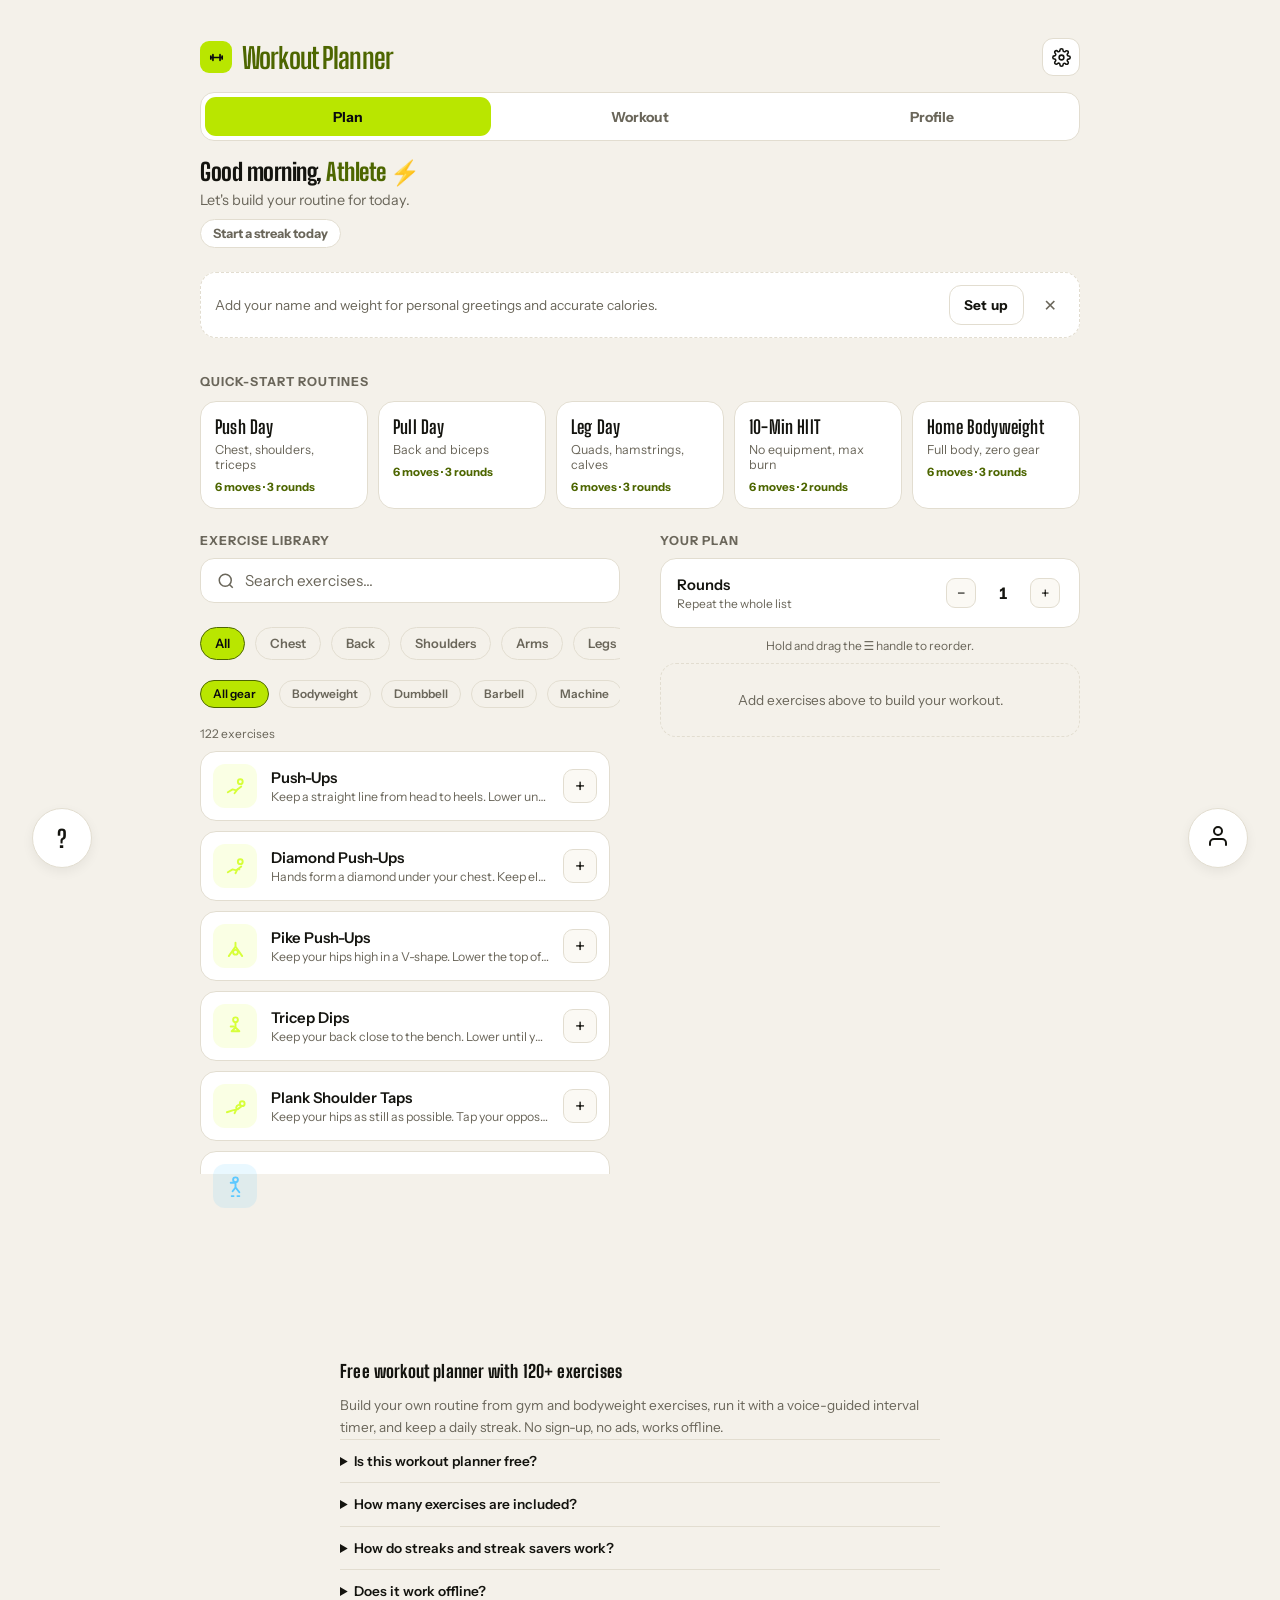
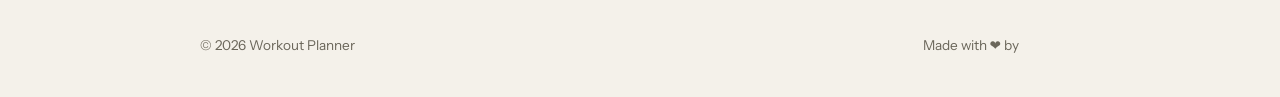
==== index.html @ 19246b22 "feat: 122-exercise library, filters, routines and streak reset rules Library - Add js/exercises.js " ====
<!doctype html>
<html lang="en">
  <head>
    <meta charset="UTF-8" />
    <meta
      name="viewport"
      content="width=device-width, initial-scale=1, viewport-fit=cover"
    />

    <title>Free Workout Planner & Interval Timer | 120+ Gym & Home Exercises</title>
    <meta
      name="title"
      content="Free Workout Planner & Interval Timer | 120+ Gym & Home Exercises"
    />
    <meta
      name="description"
      content="Free workout planner and voice-guided interval timer with 120+ gym and home exercises, ready-made routines, streaks and a 30-day activity heatmap. No sign-up."
    />
    <meta name="author" content="Chinmay Jha" />
    <meta name="robots" content="index, follow, max-image-preview:large" />
    <meta name="color-scheme" content="dark light" />

    <!-- Dynamic Theme Color ID added for JS manipulation -->
    <meta name="theme-color" content="#0E0E0C" id="themeColorMeta" />

    <link rel="canonical" href="https://workout.chinmayjha.tech/" />
    <link rel="manifest" href="/manifest.json" />

    <meta property="og:type" content="website" />
    <meta property="og:url" content="https://workout.chinmayjha.tech/" />
    <meta
      property="og:title"
      content="Free Workout Planner & Interval Timer | 120+ Gym & Home Exercises"
    />
    <meta
      property="og:description"
      content="Free workout planner and voice-guided interval timer with 120+ gym and home exercises, ready-made routines, streaks and a 30-day activity heatmap. No sign-up."
    />
    <meta
      property="og:image"
      content="https://workout.chinmayjha.tech/assets/og-image.png"
    />

    <meta property="twitter:card" content="summary_large_image" />
    <meta property="twitter:url" content="https://workout.chinmayjha.tech/" />
    <meta
      property="twitter:title"
      content="Free Workout Planner & Interval Timer | 120+ Gym & Home Exercises"
    />
    <meta
      property="twitter:description"
      content="Free workout planner and voice-guided interval timer with 120+ gym and home exercises, ready-made routines, streaks and a 30-day activity heatmap. No sign-up."
    />
    <meta
      property="twitter:image"
      content="https://workout.chinmayjha.tech/assets/og-image.png"
    />
    <meta name="twitter:creator" content="@chinmayjha" />

    <link
      rel="icon"
      href="data:image/svg+xml,<svg xmlns=%22http://www.w3.org/2000/svg%22 viewBox=%220 0 24 24%22 fill=%22none%22 stroke=%22%23D7FF3A%22 stroke-width=%222.4%22 stroke-linecap=%22round%22><path d=%22M4 12h16M7 8v8M17 8v8M4 10v4M20 10v4%22/></svg>"
    />
    <link rel="stylesheet" href="styles.css" />
    <meta property="og:site_name" content="Workout Planner" />
    <meta
      property="og:image:alt"
      content="Workout Planner: build routines, run the interval timer, track streaks"
    />
    <link rel="apple-touch-icon" href="/assets/apple-touch-icon.png" />
    <script type="application/ld+json">
      {
        "@context": "https://schema.org",
        "@type": "WebApplication",
        "name": "Workout Planner",
        "url": "https://workout.chinmayjha.tech/",
        "applicationCategory": "HealthApplication",
        "operatingSystem": "Any",
        "browserRequirements": "Requires JavaScript",
        "isAccessibleForFree": true,
        "offers": { "@type": "Offer", "price": "0", "priceCurrency": "USD" },
        "description": "Free workout planner with a voice-guided interval timer, streaks and a 30-day activity heatmap. Works in any browser."
      }
    </script>
    <script type="application/ld+json">{"@context": "https://schema.org", "@type": "FAQPage", "mainEntity": [{"@type": "Question", "name": "Is this workout planner free?", "acceptedAnswer": {"@type": "Answer", "text": "Yes. It is completely free, needs no account and works in any modern browser. Your data stays on your device."}}, {"@type": "Question", "name": "How many exercises are included?", "acceptedAnswer": {"@type": "Answer", "text": "Over 120 bodyweight and gym exercises: chest, back, shoulders, arms, legs, glutes, core, cardio and full body, filterable by equipment."}}, {"@type": "Question", "name": "How do streaks and streak savers work?", "acceptedAnswer": {"@type": "Answer", "text": "Any workout of one minute or more keeps your streak. Complete a workout on 5 days in a row to earn a streak saver, up to 3. A saver automatically covers a missed day. With no saver, the streak and the 5-day counter reset."}}, {"@type": "Question", "name": "Does it work offline?", "acceptedAnswer": {"@type": "Answer", "text": "Yes. Install it to your home screen and it runs offline, with voice coaching and a screen wake lock during workouts."}}]}</script>
    <link
      rel="preload"
      as="font"
      type="font/woff2"
      href="fonts/big-shoulders-display-latin-800-normal.woff2"
      crossorigin
    />
    <link
      rel="preload"
      as="font"
      type="font/woff2"
      href="fonts/instrument-sans-latin-400-normal.woff2"
      crossorigin
    />
    <script>
      try {
        var t = JSON.parse(
          localStorage.getItem("forge_state_v6") || "{}",
        ).theme;
        if (t === "light" || t === "dark")
          document.documentElement.dataset.theme = t;
      } catch (e) {}
    </script>
  </head>
  <body>
    <noscript
      ><p style="padding: 2rem; text-align: center">
        Workout Planner needs JavaScript to run. Please enable it and reload.
      </p></noscript
    >
    <!-- Confetti Physics Canvas overlay -->
    <canvas id="confettiCanvas" class="confetti-canvas"></canvas>

    <div class="app">
      <header class="header">
        <div class="brand">
          <div class="mark">
            <svg
              viewBox="0 0 24 24"
              width="17"
              height="17"
              fill="none"
              stroke="#0A0A0F"
              stroke-width="2.4"
              stroke-linecap="round"
            >
              <path d="M4 12h16M7 8v8M17 8v8M4 10v4M20 10v4" />
            </svg>
          </div>
          <h1 class="text-gradient">Workout Planner</h1>
        </div>
        <button
          class="icon-btn hover-elevate"
          id="btnOpenSettings"
          aria-label="Settings"
        >
          <svg
            viewBox="0 0 24 24"
            width="19"
            height="19"
            fill="none"
            stroke="currentColor"
            stroke-width="2"
            stroke-linecap="round"
          >
            <circle cx="12" cy="12" r="3" />
            <path
              d="M19.4 15a1.7 1.7 0 00.3 1.9l.1.1a2 2 0 11-2.8 2.8l-.1-.1a1.7 1.7 0 00-1.9-.3 1.7 1.7 0 00-1 1.5V21a2 2 0 11-4 0v-.1a1.7 1.7 0 00-1-1.6 1.7 1.7 0 00-1.9.3l-.1.1a2 2 0 11-2.8-2.8l.1-.1a1.7 1.7 0 00.3-1.9 1.7 1.7 0 00-1.5-1H3a2 2 0 110-4h.1a1.7 1.7 0 001.5-1 1.7 1.7 0 00-.3-1.9l-.1-.1a2 2 0 112.8-2.8l.1.1a1.7 1.7 0 001.9.3H9a1.7 1.7 0 001-1.5V3a2 2 0 114 0v.1a1.7 1.7 0 001 1.5 1.7 1.7 0 001.9-.3l.1-.1a2 2 0 112.8 2.8l-.1.1a1.7 1.7 0 00-.3 1.9V9a1.7 1.7 0 001.5 1H21a2 2 0 110 4h-.1a1.7 1.7 0 00-1.5 1z"
            />
          </svg>
        </button>
      </header>

      <nav class="tabs">
        <button class="tab active" data-tab="plan">Plan</button>
        <button class="tab" data-tab="workout">Workout</button>
        <button class="tab" data-tab="profile">Profile</button>
      </nav>

      <main class="pages">
        <!-- PLAN PAGE -->
        <section class="page active" id="page-plan">
          <div class="user-dashboard">
            <div class="user-greeting">
              <h2>
                Good <span id="greetingTime">morning</span>,
                <span id="greetingName" class="text-gradient">Athlete</span> ⚡️
              </h2>
              <p>Let's build your routine for today.</p>
              <span class="streak-chip" id="streakChip"></span>
            </div>
          </div>

          <div class="onboard-card" id="onboardCard" hidden>
            <span>Add your name and weight for personal greetings and accurate calories.</span>
            <button class="btn btn-ghost btn-sm" id="btnObOpen" type="button">Set up</button>
            <button class="btn-text" id="btnObClose" type="button" aria-label="Dismiss">✕</button>
          </div>
          <div class="section-title">Quick-start routines</div>
          <div class="tpl-row" id="tplRow"></div>

          <div class="plan-grid">
            <!-- Left Column -->
            <div class="plan-col flex-col">
              <div class="section-title">Exercise Library</div>
              <div class="search-bar">
                <svg
                  viewBox="0 0 24 24"
                  width="18"
                  height="18"
                  fill="none"
                  stroke="currentColor"
                  stroke-width="2"
                >
                  <circle cx="11" cy="11" r="8" />
                  <line x1="21" y1="21" x2="16.65" y2="16.65" />
                </svg>
                <input
                  type="text"
                  id="searchInput"
                  placeholder="Search exercises..."
                />
              </div>
              <div class="chips" id="catChips"></div>
              <div
                class="library-scroll-pane custom-scroll"
                id="libraryList"
              ></div>
            </div>

            <!-- Right Column -->
            <div class="plan-col flex-col">
              <div class="section-title title-flex">
                <span>Your Plan</span>
                <button
                  id="btnClearPlan"
                  class="btn-text"
                  style="display: none"
                >
                  Clear All
                </button>
              </div>
              <div class="set-row hover-elevate">
                <div>
                  <div class="lbl">Rounds</div>
                  <div class="desc">Repeat the whole list</div>
                </div>
                <div class="stepper">
                  <button data-step="rounds" data-d="-1">−</button
                  ><span id="roundsVal">1</span
                  ><button data-step="rounds" data-d="1">+</button>
                </div>
              </div>
              <div class="drag-notice">
                Hold and drag the ☰ handle to reorder.
              </div>

              <div id="planList" class="custom-scroll"></div>

              <div id="planActions" style="display: none; margin-top: 16px">
                <button
                  class="btn btn-primary hover-elevate"
                  id="btnGoToWorkout"
                  style="
                    background: linear-gradient(
                      135deg,
                      var(--accent),
                      var(--accent2)
                    );
                  "
                >
                  Go to Workout →
                </button>
              </div>
            </div>
          </div>
        </section>

        <!-- WORKOUT PAGE -->
        <section class="page" id="page-workout">
          <!-- IDLE -->
          <div class="wo-state active" id="wo-idle">
            <div id="idleEmpty" class="empty-hint" style="margin-top: 16px">
              Your plan is empty. Head to the <b>Plan</b> tab to add exercises.
            </div>
            <div id="idleReady" style="display: none" class="dashboard-ready">
              <div class="summary-card hover-elevate">
                <div class="row">
                  <span>Exercises</span><b id="sumCount">0</b>
                </div>
                <div class="row">
                  <span>Rounds</span><b id="sumRounds">1</b>
                </div>
                <div class="row">
                  <span>Est. time</span><b id="sumTime">0:00</b>
                </div>
                <div class="row">
                  <span>Est. Burn</span
                  ><b id="sumCals"
                    >0
                    <span style="font-size: 0.6em; color: var(--muted)"
                      >kcal</span
                    ></b
                  >
                </div>
              </div>
              <button
                class="btn btn-primary hover-elevate"
                id="btnStartWorkout"
              >
                Start Workout
              </button>
            </div>
          </div>

          <!-- ACTIVE -->
          <div class="wo-state" id="wo-active">
            <div class="progress-track">
              <div class="progress-fill" id="progressFill"></div>
            </div>
            <div class="active-status">
              <span class="status-tag" id="roundTag" style="color: var(--muted)"
                >ROUND 1/1</span
              >
              <button
                class="mute-inline hover-elevate"
                id="btnMute"
                type="button"
                aria-label="Mute or unmute sound"
              ></button>
            </div>
            <div class="active-inner">
              <span class="status-tag" id="phaseTag">GET READY</span>
              <div class="ex-visual hover-elevate" id="exVisual"></div>
              <div class="active-name" id="activeName">Get Ready</div>
              <div class="active-cue" id="activeCue">Starting shortly…</div>
              <div class="big-timer" id="bigTimer">5</div>
              <div
                class="active-controls"
                id="activeControls"
                style="display: none"
              >
                <button
                  class="btn btn-primary btn-sm full hover-elevate"
                  id="btnDone"
                  type="button"
                >
                  Done ✓
                </button>
                <button
                  class="btn btn-ghost btn-sm hover-elevate"
                  id="btnPause"
                >
                  Pause
                </button>
                <button
                  class="btn btn-ghost btn-sm hover-elevate"
                  id="btnAddRest"
                >
                  +15s
                </button>
                <button class="btn btn-ghost btn-sm hover-elevate" id="btnSkip">
                  Skip ⏭
                </button>
                <button
                  class="btn btn-outline btn-sm full btn-danger hover-elevate"
                  id="btnQuit"
                >
                  End Workout
                </button>
              </div>
            </div>
          </div>

          <!-- COMPLETE -->
          <div class="wo-state" id="wo-complete">
            <div class="trophy hover-elevate">
              <svg
                viewBox="0 0 24 24"
                width="28"
                height="28"
                fill="none"
                stroke="#0A0A0F"
                stroke-width="2"
                stroke-linecap="round"
                stroke-linejoin="round"
              >
                <path
                  d="M8 21h8M12 17v4M7 4h10v4a5 5 0 01-10 0V4zM7 5H4v2a3 3 0 003 3M17 5h3v2a3 3 0 01-3 3"
                />
              </svg>
            </div>
            <h2 style="text-align: center" id="completeTitle">
              Workout Complete
            </h2>
            <p
              style="text-align: center; color: var(--muted); margin-top: 4px"
              id="completeSub"
            >
              Nice work.
            </p>
            <div class="stat-box hover-elevate">
              <div class="num" id="statTime">0:00</div>
              <div class="lbl">Total Time</div>
            </div>

            <div
              style="
                display: grid;
                grid-template-columns: 1fr 1fr;
                gap: 10px;
                width: 100%;
                margin-top: 10px;
              "
            >
              <button
                class="btn btn-ghost hover-elevate"
                id="btnShareStats"
                style="color: var(--accent)"
              >
                📸 Share
              </button>
              <button class="btn btn-primary hover-elevate" id="btnBackHome">
                Done
              </button>
            </div>
          </div>
        </section>

        <!-- PROFILE PAGE -->
        <section class="page" id="page-profile">
          <div class="pf-head">
            <div class="pf-avatar" id="pfAvatar">A</div>
            <div>
              <h2 id="pfName">Athlete</h2>
              <button
                class="btn btn-ghost btn-sm pf-edit"
                id="pfEdit"
                type="button"
              >
                Edit name &amp; weight
              </button>
            </div>
          </div>
          <div class="lifetime-stats">
            <div class="stat-badge">
              <span class="lbl">Workouts</span><b id="ltWorkouts">0</b>
            </div>
            <div class="stat-badge">
              <span class="lbl">Time</span><b id="ltTime">0s</b>
            </div>
            <div class="stat-badge">
              <span class="lbl">Calories</span><b id="ltCalories">0</b>
            </div>
          </div>
          <div class="section-title">Streak</div>
          <div class="streak-card">
            <div class="sc-main">
              <b id="stCur">0</b><span>day streak</span>
            </div>
            <div class="sc-side">
              <div><b id="stBest">0</b><span>best</span></div>
              <div
                class="savers"
                id="stSavers"
                role="img"
                aria-label="0 of 3 streak savers"
              ></div>
            </div>
            <span class="sc-next" id="stNext"></span>
          </div>
          <div class="section-title">Last 30 days</div>
          <div class="hm-wrap" id="hmWrap">
            <div class="hm-grid" id="hmGrid"></div>
            <div class="hm-tip" id="hmTip" role="tooltip" hidden></div>
          </div>
          <div class="section-title">Backup</div>
          <div class="backup-row">
            <button class="btn btn-ghost btn-sm" id="btnExport" type="button">
              Export
            </button>
            <button class="btn btn-ghost btn-sm" id="btnImport" type="button">
              Import
            </button>
          </div>
          <input
            type="file"
            id="importFile"
            accept="application/json,.json"
            hidden
          />
          <div class="section-title">Danger zone</div>
          <button
            class="btn btn-outline btn-danger wipe"
            id="btnWipe"
            type="button"
          >
            <span>Hold to clear all data</span>
          </button>
        </section>
      </main>


<section class="about-blurb" id="about">
        <h2>Free workout planner with 120+ exercises</h2>
        <p>Build your own routine from gym and bodyweight exercises, run it with a voice-guided interval timer, and keep a daily streak. No sign-up, no ads, works offline.</p>
        <details><summary>Is this workout planner free?</summary><p>Yes. It is completely free, needs no account and works in any modern browser. Your data stays on your device.</p></details>
        <details><summary>How many exercises are included?</summary><p>Over 120 bodyweight and gym exercises: chest, back, shoulders, arms, legs, glutes, core, cardio and full body, filterable by equipment.</p></details>
        <details><summary>How do streaks and streak savers work?</summary><p>Any workout of one minute or more keeps your streak. Complete a workout on 5 days in a row to earn a streak saver, up to 3. A saver automatically covers a missed day. With no saver, the streak and the 5-day counter reset.</p></details>
        <details><summary>Does it work offline?</summary><p>Yes. Install it to your home screen and it runs offline, with voice coaching and a screen wake lock during workouts.</p></details>
      </section>

      <footer class="app-footer">
        <div class="footer-left">
          © <span id="currentYear"></span> Workout Planner
        </div>
        <div class="footer-right">
          Made with ❤️ by
          <a
            href="https://chinmayjha.tech"
            target="_blank"
            rel="noopener"
            class="footer-link"
            >Chinmay</a
          >
        </div>
      </footer>
    </div>

    <!-- NAME MODAL -->
    <div class="modal-overlay" id="nameModal">
      <div class="modal-sheet">
        <div class="logo-mark">
          <svg
            viewBox="0 0 24 24"
            width="22"
            height="22"
            fill="none"
            stroke="#0A0A0F"
            stroke-width="2.4"
            stroke-linecap="round"
          >
            <path d="M6 7v10M18 7v10M2 10v4M22 10v4M6 12h12" />
          </svg>
        </div>
        <h2 style="font-size: 1.3rem">Welcome</h2>
        <p style="color: var(--muted); font-size: 0.88rem; margin: 4px 0 18px">
          What should we call you?
        </p>
        <div class="field">
          <input
            id="nameInput"
            type="text"
            placeholder="Your name"
            maxlength="20"
            autocomplete="off"
          />
        </div>
        <div class="field" style="margin-top: 10px">
          <input
            id="weightInput"
            type="number"
            inputmode="decimal"
            min="25"
            max="250"
            step="0.1"
            placeholder="Weight in kg (optional, for calories)"
          />
        </div>
        <button
          class="btn btn-primary hover-elevate"
          id="btnSaveName"
          style="margin-top: 16px"
        >
          Let's go
        </button>
      </div>
    </div>

    <!-- SETTINGS MODAL -->
    <div class="modal-overlay" id="settingsModal">
      <div class="modal-sheet">
        <div class="modal-head">
          <h2>Settings</h2>
          <button class="modal-close hover-elevate" id="btnCloseSettings">
            ✕
          </button>
        </div>

        <div class="section-title" style="margin-top: 0">App & Account</div>
        <button
          class="btn btn-primary hover-elevate"
          id="btnInstallApp"
          style="
            display: none;
            margin-bottom: 10px;
            background: linear-gradient(135deg, var(--accent), var(--accent2));
            color: #0a0a0f;
          "
        >
          📲 Install App to Home Screen
        </button>
        <button class="btn btn-outline hover-elevate" id="btnEditName">
          Change name
        </button>

        <div class="section-title">Timing</div>
        <div class="set-row">
          <div>
            <div class="lbl">Rest between exercises</div>
            <div class="desc">Applies between each move</div>
          </div>
          <div class="stepper">
            <button data-step="rest" data-d="-5">−</button
            ><span id="restVal">30s</span
            ><button data-step="rest" data-d="5">+</button>
          </div>
        </div>
        <div class="set-row">
          <div>
            <div class="lbl">Countdown before start</div>
            <div class="desc">Seconds to get ready</div>
          </div>
          <div class="stepper">
            <button data-step="prep" data-d="-1">−</button
            ><span id="prepVal">5s</span
            ><button data-step="prep" data-d="1">+</button>
          </div>
        </div>

        <div class="section-title">Appearance</div>
        <div
          class="theme-seg"
          id="themeSeg"
          role="radiogroup"
          aria-label="Theme"
        >
          <button type="button" role="radio" data-theme-set="system">
            System
          </button>
          <button type="button" role="radio" data-theme-set="dark">Dark</button>
          <button type="button" role="radio" data-theme-set="light">
            Light
          </button>
        </div>
        <div class="section-title">Feedback</div>
        <div class="set-row">
          <div class="lbl">
            <button
              type="button"
              class="exp-btn"
              id="btnSoundExpand"
              aria-expanded="false"
              aria-controls="soundSub"
            >
              All sound
              <svg
                class="chev"
                viewBox="0 0 24 24"
                width="16"
                height="16"
                fill="none"
                stroke="currentColor"
                stroke-width="2.4"
                stroke-linecap="round"
                aria-hidden="true"
              >
                <path d="M6 9l6 6 6-6" />
              </svg>
            </button>
          </div>
          <button
            class="switch on"
            id="toggleSound"
            type="button"
            aria-label="All sound"
          ></button>
        </div>
        <div class="sub-wrap" id="soundSub">
          <div class="set-row sub">
            <div>
              <div class="lbl">Announcements</div>
              <div class="desc">"Next up: Push-Ups"</div>
            </div>
            <button
              class="switch on"
              id="toggleAnnounce"
              type="button"
            ></button>
          </div>
          <div class="set-row sub">
            <div>
              <div class="lbl">Form coaching</div>
              <div class="desc">"Keep your back flat..."</div>
            </div>
            <button class="switch on" id="toggleCoach" type="button"></button>
          </div>
          <div class="set-row sub">
            <div>
              <div class="lbl">Pacing &amp; chimes</div>
              <div class="desc">Beeps and the halfway cue</div>
            </div>
            <button class="switch on" id="toggleChimes" type="button"></button>
          </div>
        </div>
        <div class="set-row">
          <div class="lbl">Vibration</div>
          <button
            class="switch on"
            id="toggleVibrate"
            type="button"
            aria-label="Vibration"
          ></button>
        </div>
      </div>
    </div>

    <button
      class="developer-info-btn help-btn hover-elevate"
      id="btnHelp"
      type="button"
      aria-label="Help and shortcuts"
    >
      ?<span class="developer-tooltip">Help &amp; Shortcuts</span>
    </button>

    <div class="modal-overlay" id="helpModal">
      <div
        class="modal-sheet"
        role="dialog"
        aria-modal="true"
        aria-labelledby="helpTitle"
      >
        <div class="modal-head">
          <h2 id="helpTitle">Help &amp; Shortcuts</h2>
          <button
            class="modal-close hover-elevate"
            id="btnCloseHelp"
            type="button"
            aria-label="Close"
          >
            ✕
          </button>
        </div>
        <div class="kbd-section">
          <div class="section-title" style="margin-top: 0">
            Keyboard shortcuts
          </div>
          <div class="set-row">
            <div class="lbl">Pause / resume / reps done</div>
            <kbd>Space</kbd>
          </div>
          <div class="set-row">
            <div class="lbl">Skip phase</div>
            <kbd>→</kbd>
          </div>
          <div class="set-row">
            <div class="lbl">Mute / unmute</div>
            <kbd>M</kbd>
          </div>
          <div class="set-row">
            <div class="lbl">End workout / close</div>
            <kbd>Esc</kbd>
          </div>
          <div class="set-row">
            <div class="lbl">Open this help</div>
            <kbd>?</kbd>
          </div>
        </div>
        <div class="section-title">Form video glossary</div>
        <div class="vid-list" id="vidList"></div>
      </div>
    </div>

    <div class="modal-overlay" id="rpeModal">
      <div
        class="modal-sheet"
        role="dialog"
        aria-modal="true"
        aria-labelledby="rpeTitle"
      >
        <h2 id="rpeTitle" style="font-size: 1.2rem; text-align: center">
          How did that feel?
        </h2>
        <div class="rpe-row">
          <button class="rpe-btn hover-elevate" data-rpe="1" type="button">
            <svg
              viewBox="0 0 48 48"
              fill="none"
              stroke="currentColor"
              stroke-width="2.4"
              stroke-linecap="round"
              aria-hidden="true"
            >
              <circle cx="24" cy="24" r="20" />
              <circle cx="17" cy="20" r="2" fill="currentColor" />
              <circle cx="31" cy="20" r="2" fill="currentColor" />
              <path d="M15 29q9 9 18 0" /></svg
            ><span>Light</span>
          </button>
          <button class="rpe-btn hover-elevate" data-rpe="2" type="button">
            <svg
              viewBox="0 0 48 48"
              fill="none"
              stroke="currentColor"
              stroke-width="2.4"
              stroke-linecap="round"
              aria-hidden="true"
            >
              <circle cx="24" cy="24" r="20" />
              <circle cx="17" cy="21" r="2" fill="currentColor" />
              <circle cx="31" cy="21" r="2" fill="currentColor" />
              <path d="M16 32h16M38 8q4 5 0 7q-4-2 0-7" /></svg
            ><span>Hard</span>
          </button>
          <button class="rpe-btn hover-elevate" data-rpe="3" type="button">
            <svg
              viewBox="0 0 48 48"
              fill="none"
              stroke="currentColor"
              stroke-width="2.4"
              stroke-linecap="round"
              aria-hidden="true"
            >
              <circle cx="24" cy="24" r="20" />
              <path
                d="M13 16l6 6M19 16l-6 6M29 16l6 6M35 16l-6 6M17 35q7-8 14 0"
              /></svg
            ><span>Brutal</span>
          </button>
        </div>
        <button class="btn btn-ghost btn-sm" id="btnRpeSkip" type="button">
          Skip
        </button>
      </div>
    </div>

    <div class="modal-overlay" id="confirmModal">
      <div
        class="modal-sheet"
        role="alertdialog"
        aria-modal="true"
        aria-labelledby="confirmTitle"
      >
        <h2 id="confirmTitle" style="font-size: 1.2rem"></h2>
        <p
          id="confirmText"
          style="color: var(--muted); font-size: 0.9rem; margin: 6px 0 18px"
        ></p>
        <div class="backup-row">
          <button class="btn btn-ghost" id="btnConfirmNo" type="button">
            Cancel
          </button>
          <button
            class="btn btn-outline btn-danger"
            id="btnConfirmYes"
            type="button"
          ></button>
        </div>
      </div>
    </div>

    <div class="modal-overlay" id="quitModal">
      <div
        class="modal-sheet"
        role="alertdialog"
        aria-modal="true"
        aria-labelledby="quitTitle"
      >
        <h2 id="quitTitle" style="font-size: 1.2rem">End this workout?</h2>
        <p style="color: var(--muted); font-size: 0.9rem; margin: 6px 0 18px">
          Your time so far will still be saved to your stats.
        </p>
        <div class="backup-row">
          <button class="btn btn-ghost" id="btnKeepGoing" type="button">
            Keep going
          </button>
          <button
            class="btn btn-outline btn-danger"
            id="btnConfirmQuit"
            type="button"
          >
            End workout
          </button>
        </div>
      </div>
    </div>

    <!-- DEVELOPER INFO MODULE -->
    <div class="developer-info-btn hover-elevate" id="developerInfoBtn">
      <span class="developer-avatar"
        ><svg
          width="24"
          height="24"
          viewBox="0 0 24 24"
          fill="none"
          stroke="currentColor"
          stroke-width="2"
          stroke-linecap="round"
          stroke-linejoin="round"
        >
          <path d="M20 21v-2a4 4 0 0 0-4-4H8a4 4 0 0 0-4 4v2" />
          <circle cx="12" cy="7" r="4" /></svg
      ></span>
      <span class="developer-tooltip">About Developer</span>
    </div>

    <div
      class="developer-overlay"
      id="developerOverlay"
      style="display: none"
    ></div>
    <div
      class="developer-modal"
      id="developerModal"
      role="dialog"
      aria-modal="true"
      aria-labelledby="developerTitle"
      style="display: none"
    >
      <button
        class="close-btn hover-elevate"
        id="closeDeveloperBtn"
        aria-label="Close Developer Info"
      >
        <svg
          viewBox="0 0 24 24"
          fill="none"
          stroke="currentColor"
          stroke-width="2"
        >
          <line x1="18" y1="6" x2="6" y2="18"></line>
          <line x1="6" y1="6" x2="18" y2="18"></line>
        </svg>
      </button>
      <div class="developer-modal-content">
        <div class="developer-header">
          <div class="developer-photo hover-elevate">
            <img
              src="https://chinmayjha.tech/assets/img/favicon.jpg"
              alt="Chinmay Jha"
              class="developer-image"
            />
          </div>
          <h2 class="developer-name" id="developerTitle">Chinmay Jha</h2>
          <p class="developer-role">Student • Web Developer • Freelancer</p>
        </div>
        <div class="developer-bio">
          <p>
            Hi, I’m Chinmay Jha, a 17-year-old web developer from India. I
            started coding at 11 with HTML and CSS, and since then, I’ve been
            building all kinds of fun and functional web projects—from simple
            websites to Discord bots. Over time, I’ve picked up JavaScript and
            now focus on creating clean, user-friendly interfaces.
          </p>
        </div>
        <div class="developer-links">
          <a
            href="https://chinmayjha.tech"
            target="_blank"
            rel="noopener"
            class="developer-link website-link hover-elevate"
          >
            <span class="link-icon"
              ><svg
                width="18"
                height="18"
                viewBox="0 0 24 24"
                fill="none"
                stroke="currentColor"
                stroke-width="2"
              >
                <circle cx="12" cy="12" r="10" />
                <line x1="2" y1="12" x2="22" y2="12" />
                <path
                  d="M12 2a15.3 15.3 0 0 1 4 10 15.3 15.3 0 0 1-4 10 15.3 15.3 0 0 1-4-10 15.3 15.3 0 0 1 4-10z"
                /></svg
            ></span>
            <span class="link-text">Visit Website</span
            ><span class="link-url">chinmayjha.tech</span>
          </a>
          <a
            href="mailto:contact@chinmayjha.tech"
            class="developer-link email-link hover-elevate"
          >
            <span class="link-icon"
              ><svg
                width="18"
                height="18"
                viewBox="0 0 24 24"
                fill="none"
                stroke="currentColor"
                stroke-width="2"
              >
                <path
                  d="M4 4h16c1.1 0 2 .9 2 2v12c0 1.1-.9 2-2 2H4c-1.1 0-2-.9-2-2V6c0-1.1.9-2 2-2z"
                />
                <polyline points="22,6 12,13 2,6" /></svg
            ></span>
            <span class="link-text">Send Email</span
            ><span class="link-url">contact@chinmayjha.tech</span>
          </a>
        </div>
      </div>
    </div>

    <script src="js/store.js"></script>
    <script src="js/profile.js"></script>
    <script src="js/exercises.js"></script>
    <script src="app.js"></script>
  </body>
</html>
---- styles.css ----
:root {
  color-scheme: dark light;
  --soft: rgba(22, 22, 31, 0.55);
  --bg: #0a0a0f;
  --bg2: #111119;
  --card: #16161f;
  --line: #25252f;
  --accent: #d7ff3a;
  --accent2: #5cc8ff;
  --warn: #ff6b4a;
  --text: #f2f2f7;
  --muted: #8a8a9a;
  --ff-b: "Outfit", sans-serif;
  --ff-h: "Space Grotesk", sans-serif;
  --shadow-sm: 0 4px 12px rgba(0, 0, 0, 0.2);
  --shadow-md: 0 8px 24px rgba(0, 0, 0, 0.3);
}
@media (prefers-color-scheme: light) {
  :root:not([data-theme="dark"]) {
    --bg: #f6f6f9;
    --bg2: #ffffff;
    --card: #ffffff;
    --line: #e3e3ea;
    --text: #14141b;
    --muted: #6c6c7a;
    --shadow-sm: 0 4px 12px rgba(0, 0, 0, 0.05);
    --shadow-md: 0 8px 24px rgba(0, 0, 0, 0.08);
  }
}

* {
  margin: 0;
  padding: 0;
  box-sizing: border-box;
  -webkit-tap-highlight-color: transparent;
}
html {
  scroll-padding-top: env(safe-area-inset-top, 0px);
}

/* MAIN SCROLLBAR */
html,
body {
  scrollbar-width: thin;
  scrollbar-color: #25252f transparent;
}
::-webkit-scrollbar {
  width: 8px;
}
::-webkit-scrollbar-track {
  background: var(--bg);
}
::-webkit-scrollbar-thumb {
  background-color: var(--line);
  border-radius: 10px;
  border: 2px solid var(--bg);
}
::-webkit-scrollbar-thumb:hover {
  background-color: var(--muted);
}

body {
  background-color: var(--bg);
  background-image:
    radial-gradient(
      circle at 15% 10%,
      rgba(215, 255, 58, 0.08),
      transparent 30%
    ),
    radial-gradient(
      circle at 85% 80%,
      rgba(92, 200, 255, 0.05),
      transparent 30%
    ),
    linear-gradient(rgba(255, 255, 255, 0.02) 1px, transparent 1px),
    linear-gradient(90deg, rgba(255, 255, 255, 0.02) 1px, transparent 1px);
  background-size:
    100% 100%,
    100% 100%,
    30px 30px,
    30px 30px;
  background-attachment: fixed;
  color: var(--text);
  font-family: var(--ff-b);
  min-height: 100%;
  padding-top: env(safe-area-inset-top, 0px);
  padding-bottom: env(safe-area-inset-bottom, 0px);
  overflow-x: hidden;
}

h1,
h2,
h3 {
  font-family: var(--ff-h);
}
button,
input {
  font-family: var(--ff-b);
}
button {
  cursor: pointer;
}
.app {
  max-width: 480px;
  margin: 0 auto;
  min-height: 100vh;
  display: flex;
  flex-direction: column;
  transition: max-width 0.3s ease;
}

/* Confetti Physics Layer */
.confetti-canvas {
  position: fixed;
  top: 0;
  left: 0;
  width: 100vw;
  height: 100vh;
  pointer-events: none;
  z-index: 9999;
}

/* Reusable Animations & Limits */
.hover-elevate {
  transition:
    transform 0.2s cubic-bezier(0.4, 0, 0.2, 1),
    box-shadow 0.2s cubic-bezier(0.4, 0, 0.2, 1);
}
.hover-elevate:hover {
  transform: translateY(-2px);
  box-shadow: var(--shadow-sm);
}
.hover-elevate:active {
  transform: translateY(0) scale(0.98);
}

@keyframes popIn {
  0% {
    transform: scale(0.95);
    opacity: 0;
  }
  100% {
    transform: scale(1);
    opacity: 1;
  }
}
.pop-in {
  animation: popIn 0.3s cubic-bezier(0.16, 1, 0.3, 1) forwards;
}

@keyframes pulseDanger {
  0% {
    box-shadow: 0 0 0 0 rgba(255, 107, 74, 0.4);
  }
  70% {
    box-shadow: 0 0 0 20px rgba(255, 107, 74, 0);
  }
  100% {
    box-shadow: 0 0 0 0 rgba(255, 107, 74, 0);
  }
}
.pulse-alert {
  border-radius: 50%;
  animation: pulseDanger 1s infinite;
}

@keyframes shakeLimit {
  0%,
  100% {
    transform: translateX(0);
  }
  25% {
    transform: translateX(-4px);
  }
  75% {
    transform: translateX(4px);
  }
}
.shake {
  animation: shakeLimit 0.3s ease-in-out;
  border-color: var(--warn) !important;
}

.text-gradient {
  background: var(--accent);
  -webkit-background-clip: text;
  -webkit-text-fill-color: transparent;
  background-clip: text;
  letter-spacing: -0.02em;
}

/* Header & Navigation */
.header {
  display: flex;
  justify-content: space-between;
  align-items: center;
  padding: 18px 20px 10px;
}
.brand {
  display: flex;
  align-items: center;
  gap: 10px;
}
.brand .mark {
  width: 32px;
  height: 32px;
  border-radius: 9px;
  background: var(--accent);
  display: flex;
  align-items: center;
  justify-content: center;
}
.brand h1 {
  font-size: 1.8rem;
  font-weight: 700;
  letter-spacing: -0.03em;
  margin-top: 2px;
}
.icon-btn {
  width: 38px;
  height: 38px;
  border-radius: 11px;
  background: var(--card);
  border: 1.5px solid var(--line);
  display: flex;
  align-items: center;
  justify-content: center;
  color: var(--text);
}
.tabs {
  display: flex;
  gap: 6px;
  background: var(--card);
  border: 1.5px solid var(--line);
  border-radius: 14px;
  padding: 4px;
  margin: 6px 20px 16px;
}
.tab {
  flex: 1;
  text-align: center;
  padding: 11px 6px;
  border: none;
  background: transparent;
  border-radius: 11px;
  color: var(--muted);
  font-weight: 700;
  font-size: 0.87rem;
  transition:
    background 0.2s,
    color 0.2s;
}
.tab.active {
  background: var(--accent);
  color: #0a0a0f;
}

.pages {
  flex: 1;
  position: relative;
  display: flex;
  flex-direction: column;
}
.page {
  flex: 1;
  display: none;
  padding: 0 20px 20px;
  animation: fadeUp 0.4s cubic-bezier(0.16, 1, 0.3, 1) forwards;
}
.page.active {
  display: flex;
  flex-direction: column;
}
@keyframes fadeUp {
  from {
    opacity: 0;
    transform: translateY(10px);
  }
  to {
    opacity: 1;
    transform: translateY(0);
  }
}

/* Buttons & Inputs */
.btn {
  border: none;
  border-radius: 16px;
  font-weight: 700;
  letter-spacing: 0.02em;
  padding: 16px 20px;
  width: 100%;
  font-size: 1rem;
}
.btn-primary {
  background: var(--accent);
  color: #0a0a0f;
  box-shadow: 0 10px 26px rgba(215, 255, 58, 0.3);
}
.btn-outline {
  background: transparent;
  border: 1.5px solid var(--line);
  color: var(--text);
}
.btn-ghost {
  background: var(--card);
  color: var(--text);
  border: 1.5px solid var(--line);
}
.btn-sm {
  padding: 11px 14px;
  font-size: 0.85rem;
  border-radius: 12px;
}
.btn-danger {
  color: var(--warn);
}
.btn-text {
  background: transparent;
  border: none;
  color: var(--warn);
  font-size: 0.8rem;
  font-weight: 600;
  cursor: pointer;
  padding: 4px 8px;
  border-radius: 6px;
  transition: background 0.2s;
}
.btn-text:hover {
  background: rgba(255, 107, 74, 0.1);
}

/* Dashboard & Cards */
.user-dashboard {
  margin-bottom: 24px;
}
.user-greeting h2 {
  font-size: 1.5rem;
  letter-spacing: -0.02em;
}
.user-greeting p {
  color: var(--muted);
  font-size: 0.9rem;
  margin-top: 4px;
}
.lifetime-stats {
  display: grid;
  grid-template-columns: repeat(3, 1fr);
  gap: 8px;
  margin-top: 16px;
}
.stat-badge {
  background: var(--soft);
  border: 1.5px solid var(--line);
  border-radius: 14px;
  padding: 12px 6px;
  text-align: center;
}
.stat-badge .lbl {
  display: block;
  font-size: 0.65rem;
  text-transform: uppercase;
  letter-spacing: 0.06em;
  color: var(--muted);
  margin-bottom: 4px;
}
.stat-badge b {
  font-family: var(--ff-h);
  font-size: 1.15rem;
  color: var(--text);
}

.search-bar {
  display: flex;
  align-items: center;
  gap: 10px;
  background: var(--soft);
  border: 1.5px solid var(--line);
  border-radius: 14px;
  padding: 12px 16px;
  margin-bottom: 20px;
}
.search-bar svg {
  color: var(--muted);
}
.search-bar input {
  flex: 1;
  background: transparent;
  border: none;
  outline: none;
  color: var(--text);
  font-size: 0.95rem;
}
.search-bar input::placeholder {
  color: var(--muted);
}

.title-flex {
  display: flex;
  justify-content: space-between;
  align-items: center;
}
.section-title {
  font-size: 0.78rem;
  text-transform: uppercase;
  letter-spacing: 0.08em;
  color: var(--muted);
  font-weight: 700;
  margin: 18px 0 10px;
}
.section-title:first-child {
  margin-top: 4px;
}

/* Scroll behavior for Mobile */
.library-scroll-pane {
  max-height: 50vh;
  overflow-y: auto;
  padding-bottom: 20px;
  flex: 1;
}
#planList {
  max-height: 45vh;
  overflow-y: auto;
  padding-bottom: 20px;
  flex: 1;
}

.chips {
  display: flex;
  gap: 10px;
  overflow-x: auto;
  padding: 4px 0 8px;
  margin-bottom: 16px;
  -ms-overflow-style: none;
  scrollbar-width: none;
}
.chips::-webkit-scrollbar {
  display: none;
}
.chip {
  flex: 0 0 auto;
  padding: 8px 14px;
  border-radius: 20px;
  border: 1.5px solid var(--line);
  background: transparent;
  color: var(--muted);
  font-size: 0.8rem;
  font-weight: 600;
  white-space: nowrap;
  transition: all 0.2s ease;
  cursor: pointer;
}
.chip:hover {
  transform: translateY(-2px);
  border-color: rgba(215, 255, 58, 0.5);
  background: rgba(215, 255, 58, 0.1);
  color: var(--text);
}
.chip.active {
  background: var(--accent);
  color: #0a0a0f;
  border-color: var(--accent-text);
}

/* Exercise List items */
.ex-card {
  display: flex;
  align-items: center;
  gap: 14px;
  background: var(--soft);
  border: 1.5px solid var(--line);
  border-radius: 16px;
  padding: 12px;
  margin-bottom: 10px;
  transition:
    transform 0.2s ease,
    box-shadow 0.2s ease,
    border-color 0.3s,
    background 0.3s;
}
.ex-card.in-plan {
  background: rgba(215, 255, 58, 0.1);
  border-color: rgba(215, 255, 58, 0.4);
}
.ex-card:hover {
  transform: translateY(-2px);
  box-shadow: var(--shadow-sm);
}
.ex-icon {
  width: 44px;
  height: 44px;
  border-radius: 12px;
  flex: 0 0 44px;
  display: flex;
  align-items: center;
  justify-content: center;
}
.ex-icon svg {
  width: 23px;
  height: 23px;
}
.ex-info {
  flex: 1;
  min-width: 0;
}
.ex-info h4 {
  font-size: 0.93rem;
  font-weight: 600;
}
.ex-info p {
  font-size: 0.77rem;
  color: var(--muted);
  margin-top: 2px;
  overflow: hidden;
  text-overflow: ellipsis;
  white-space: nowrap;
}
.ex-add {
  width: 34px;
  height: 34px;
  border-radius: 10px;
  background: var(--bg2);
  border: 1.5px solid var(--line);
  color: var(--text);
  font-size: 1.2rem;
  flex: 0 0 34px;
  display: flex;
  align-items: center;
  justify-content: center;
  transition: all 0.2s;
}
.ex-add.added {
  background: var(--accent2);
  color: #0a0a0f;
  border-color: var(--accent2);
}

/* Drag & Drop List */
.drag-notice {
  font-size: 0.75rem;
  color: var(--muted);
  margin-bottom: 10px;
  text-align: center;
}
.plan-card {
  background: var(--soft);
  border: 1.5px solid var(--line);
  border-radius: 16px;
  padding: 12px;
  margin-bottom: 10px;
  display: flex;
  align-items: center;
  gap: 10px;
  transition:
    transform 0.2s ease,
    box-shadow 0.2s ease;
}
.plan-card.dragging {
  opacity: 0.4;
  transform: scale(0.98);
}
.plan-card.drag-over {
  border-top: 2px solid var(--accent);
}
.plan-card:hover {
  transform: translateY(-2px);
  box-shadow: var(--shadow-sm);
}
.plan-time-stepper {
  display: flex;
  align-items: center;
  background: var(--bg2);
  border: 1.5px solid var(--line);
  border-radius: 10px;
  overflow: hidden;
}
.plan-time-stepper button {
  width: 30px;
  height: 30px;
  border: none;
  background: transparent;
  color: var(--text);
  font-size: 1.2rem;
  transition: background 0.2s;
}
.plan-time-stepper button:hover {
  background: var(--line);
}
.plan-time-stepper span {
  width: 36px;
  text-align: center;
  font-weight: 600;
  font-size: 0.85rem;
  font-variant-numeric: tabular-nums;
}
.drag-handle {
  width: 26px;
  height: 30px;
  display: flex;
  align-items: center;
  justify-content: center;
  cursor: grab;
  color: var(--muted);
}
.drag-handle:active {
  cursor: grabbing;
}
.plan-remove {
  color: var(--warn);
  background: none;
  border: none;
  font-size: 1.1rem;
  padding: 4px;
  transition: transform 0.2s;
}
.plan-remove:hover {
  transform: scale(1.1);
}
.empty-hint {
  text-align: center;
  color: var(--muted);
  font-size: 0.85rem;
  padding: 28px 10px;
  border: 1.5px dashed var(--line);
  border-radius: 16px;
}

/* Steppers */
.set-row {
  display: flex;
  justify-content: space-between;
  align-items: center;
  background: var(--card);
  border: 1.5px solid var(--line);
  border-radius: 16px;
  padding: 16px;
  margin-bottom: 10px;
  transition: border-color 0.2s;
}
.set-row .lbl {
  font-weight: 600;
  font-size: 0.92rem;
}
.set-row .desc {
  color: var(--muted);
  font-size: 0.75rem;
  margin-top: 2px;
}
.stepper {
  display: flex;
  align-items: center;
  gap: 10px;
  border: 1.5px solid transparent;
  border-radius: 11px;
  padding: 2px;
  transition: border-color 0.3s;
}
.stepper button {
  width: 30px;
  height: 30px;
  border-radius: 9px;
  border: 1.5px solid var(--line);
  background: var(--bg2);
  color: var(--text);
  font-size: 1rem;
  transition: background 0.2s;
}
.stepper button:hover {
  background: var(--line);
}
.stepper span {
  min-width: 34px;
  text-align: center;
  font-weight: 700;
  font-variant-numeric: tabular-nums;
}

.switch {
  width: 46px;
  height: 27px;
  border-radius: 14px;
  background: var(--line);
  position: relative;
  border: none;
  transition: background 0.3s;
}
.switch::after {
  content: "";
  position: absolute;
  top: 3px;
  left: 3px;
  width: 21px;
  height: 21px;
  border-radius: 50%;
  background: #fff;
  transition: transform 0.2s cubic-bezier(0.4, 0, 0.2, 1);
}
.switch.on {
  background: var(--accent2);
}
.switch.on::after {
  transform: translateX(19px);
}

.field {
  width: 100%;
  text-align: left;
  margin-top: 2px;
}
.field label {
  display: block;
  font-size: 0.75rem;
  color: var(--muted);
  text-transform: uppercase;
  letter-spacing: 0.06em;
  margin-bottom: 8px;
  font-weight: 600;
}
.field input {
  width: 100%;
  padding: 14px;
  border-radius: 14px;
  border: 1.5px solid var(--line);
  background: var(--bg2);
  color: var(--text);
  font-size: 1rem;
  outline: none;
  transition: border-color 0.2s;
}
.field input:focus {
  border-color: var(--accent-text);
}

/* Workout Phase Screens */
.wo-state {
  display: none;
}
.wo-state.active {
  display: flex;
  flex-direction: column;
  flex: 1;
  animation: fadeUp 0.4s cubic-bezier(0.16, 1, 0.3, 1) forwards;
}
.summary-card {
  background: var(--soft);
  border: 1.5px solid var(--line);
  border-radius: 18px;
  padding: 20px;
  margin: 16px 0;
}
.summary-card .row {
  display: flex;
  justify-content: space-between;
  padding: 8px 0;
  font-size: 0.9rem;
  align-items: center;
}
.summary-card .row + .row {
  border-top: 1px solid var(--line);
}
.summary-card .row b {
  font-family: var(--ff-h);
}

.progress-track {
  height: 5px;
  background: var(--line);
  width: 100%;
  border-radius: 3px;
  overflow: hidden;
  margin: 16px 0 6px;
}
.progress-fill {
  height: 100%;
  width: 100%;
  transition:
    width 1s linear,
    background-color 0.3s,
    box-shadow 0.3s;
}
.progress-fill.glow {
  box-shadow: 0 0 12px currentColor;
}
.active-status {
  display: flex;
  justify-content: space-between;
  width: 100%;
  margin-bottom: 4px;
  align-items: center;
}
.status-tag {
  font-size: 0.78rem;
  font-weight: 700;
  letter-spacing: 0.06em;
  transition: color 0.3s;
}
.active-inner {
  display: flex;
  flex-direction: column;
  align-items: center;
  text-align: center;
  padding: 10px 0 4px;
}
.big-timer {
  font-family: var(--ff-h);
  font-size: 4.4rem;
  font-weight: 700;
  line-height: 1;
  margin: 6px 0;
  font-variant-numeric: tabular-nums;
  transition: color 0.3s;
}
.ex-visual {
  width: 150px;
  height: 150px;
  border-radius: 22px;
  background: var(--card);
  border: 1.5px solid var(--line);
  display: flex;
  align-items: center;
  justify-content: center;
  margin: 4px 0 12px;
  transition: color 0.3s;
}
.ex-visual svg {
  width: 64px;
  height: 64px;
}
.active-name {
  font-size: 1.35rem;
  font-weight: 700;
  margin-bottom: 4px;
}
.active-cue {
  color: var(--muted);
  font-size: 0.88rem;
  min-height: 20px;
  margin-bottom: 6px;
}
.active-controls {
  display: grid;
  grid-template-columns: 1fr 1fr 1fr;
  gap: 8px;
  width: 100%;
  margin-top: 14px;
}
.active-controls .full {
  grid-column: span 3;
}
.mute-inline {
  background: none;
  border: 1.5px solid var(--line);
  border-radius: 10px;
  color: var(--muted);
  padding: 8px 10px;
  display: flex;
  align-items: center;
  justify-content: center;
}

.trophy {
  width: 60px;
  height: 60px;
  border-radius: 18px;
  background: var(--accent);
  display: flex;
  align-items: center;
  justify-content: center;
  margin: 16px auto 4px;
}
.stat-box {
  background: var(--card);
  border: 1.5px solid var(--line);
  border-radius: 18px;
  padding: 22px;
  margin: 18px 0;
  text-align: center;
}
.stat-box .num {
  font-family: var(--ff-h);
  font-size: 2.1rem;
  font-weight: 700;
  color: var(--accent2);
}
.stat-box .lbl {
  color: var(--muted);
  font-size: 0.8rem;
  text-transform: uppercase;
  letter-spacing: 0.06em;
  margin-top: 4px;
}

/* Modals */
.modal-overlay {
  position: fixed;
  inset: 0;
  background: rgba(0, 0, 0, 0.7);
  display: none;
  align-items: flex-end;
  justify-content: center;
  z-index: 200;
  opacity: 0;
  transition: opacity 0.3s ease;
}
.modal-overlay.active {
  display: flex;
  opacity: 1;
}
.modal-sheet {
  background: var(--bg2);
  width: 100%;
  max-width: 480px;
  border-radius: 24px 24px 0 0;
  padding: 24px 20px calc(24px + env(safe-area-inset-bottom, 0px));
  max-height: 88vh;
  overflow-y: auto;
  transform: translateY(30px);
  transition: transform 0.3s cubic-bezier(0.16, 1, 0.3, 1);
}
.modal-overlay.active .modal-sheet {
  transform: translateY(0);
}
.modal-head {
  display: flex;
  justify-content: space-between;
  align-items: center;
  margin-bottom: 16px;
}
.modal-head h2 {
  font-size: 1.2rem;
  font-weight: 700;
}
.modal-close {
  background: var(--card);
  border: 1.5px solid var(--line);
  width: 32px;
  height: 32px;
  border-radius: 10px;
  color: var(--text);
  font-size: 1rem;
  display: flex;
  align-items: center;
  justify-content: center;
}
#nameModal .modal-sheet {
  text-align: center;
}
.logo-mark {
  width: 56px;
  height: 56px;
  border-radius: 16px;
  background: var(--accent);
  display: flex;
  align-items: center;
  justify-content: center;
  margin: 4px auto 14px;
}

/* Footer */
.app-footer {
  display: flex;
  justify-content: space-between;
  align-items: center;
  padding: 24px 20px;
  font-size: 0.85rem;
  color: var(--muted);
  margin-top: auto;
}
.footer-link {
  color: var(--text);
  font-weight: 600;
  text-decoration: none;
  position: relative;
  transition: color 0.3s ease;
}
.footer-link::after {
  content: "";
  position: absolute;
  width: 100%;
  transform: scaleX(0);
  height: 2px;
  bottom: -3px;
  left: 0;
  background-color: var(--accent-text);
  transform-origin: bottom right;
  transition: transform 0.3s cubic-bezier(0.4, 0, 0.2, 1);
}
.footer-link:hover {
  color: var(--accent-text);
}
.footer-link:hover::after {
  transform: scaleX(1);
  transform-origin: bottom left;
}

/* Desktop Grid and Dynamic Height Fixes */
@media (min-width: 768px) {
  .app {
    max-width: 1000px;
    padding: 20px 40px;
  }
  .plan-grid {
    display: flex;
    gap: 40px;
    align-items: stretch;
    flex: 1;
    min-height: calc(100vh - 250px);
  }
  .flex-col {
    flex: 1;
    display: flex;
    flex-direction: column;
  }

  .custom-scroll {
    flex: 1;
    max-height: calc(100vh - 350px);
    overflow-y: auto;
  }

  #page-workout.active {
    display: flex;
    flex-direction: column;
    justify-content: center;
    min-height: calc(100vh - 120px);
  }
  .dashboard-ready .summary-card {
    display: flex;
    flex-direction: row;
    justify-content: space-around;
    text-align: center;
    padding: 30px;
  }
  .dashboard-ready .summary-card .row {
    flex-direction: column;
    border: none;
    gap: 8px;
    justify-content: center;
  }
  .dashboard-ready .summary-card .row + .row {
    border: none;
    border-left: 1px solid var(--line);
    padding-left: 40px;
  }
  .dashboard-ready .summary-card .row b {
    font-size: 1.5rem;
  }
  .dashboard-ready #btnStartWorkout {
    max-width: 300px;
    margin: 0 auto;
    display: block;
  }

  .active-inner {
    transform: scale(1.1);
    margin-top: 20px;
  }
  .big-timer {
    font-size: 6rem;
    margin: 20px 0;
  }
  .ex-visual {
    width: 180px;
    height: 180px;
  }
  .ex-visual svg {
    width: 75px;
    height: 75px;
  }
  .active-controls {
    max-width: 400px;
    margin: 20px auto 0;
  }

  .modal-overlay {
    align-items: center;
  }
  .modal-sheet {
    border-radius: 24px;
    padding-bottom: 24px;
  }
}

@media (max-width: 480px) {
  .app-footer {
    flex-direction: column;
    gap: 8px;
    text-align: center;
  }
}

/* Custom minimal scrollbars */
.custom-scroll,
.modal-sheet,
.developer-modal {
  -ms-overflow-style: auto;
  scrollbar-width: thin;
  scrollbar-color: var(--line) transparent;
}
.custom-scroll::-webkit-scrollbar,
.modal-sheet::-webkit-scrollbar,
.developer-modal::-webkit-scrollbar {
  display: block;
  width: 5px;
}
.custom-scroll::-webkit-scrollbar-track,
.modal-sheet::-webkit-scrollbar-track,
.developer-modal::-webkit-scrollbar-track {
  background: transparent;
}
.custom-scroll::-webkit-scrollbar-thumb,
.modal-sheet::-webkit-scrollbar-thumb,
.developer-modal::-webkit-scrollbar-thumb {
  background-color: var(--line);
  border-radius: 10px;
}
.custom-scroll::-webkit-scrollbar-thumb:hover,
.modal-sheet::-webkit-scrollbar-thumb:hover,
.developer-modal::-webkit-scrollbar-thumb:hover {
  background-color: var(--muted);
}

/* Developer Overlay - Untouched */
.developer-info-btn {
  position: fixed;
  bottom: 2rem;
  right: 2rem;
  width: 60px;
  height: 60px;
  background: var(--card);
  border: 1.5px solid var(--line);
  border-radius: 50%;
  display: flex;
  align-items: center;
  justify-content: center;
  cursor: pointer;
  z-index: 100;
  color: var(--text);
  box-shadow: var(--shadow-sm);
}
.developer-tooltip {
  position: absolute;
  right: 75px;
  top: 50%;
  transform: translateY(-50%);
  background: var(--text);
  color: var(--bg);
  padding: 0.5rem 1rem;
  border-radius: 0.5rem;
  font-size: 0.875rem;
  font-weight: 600;
  white-space: nowrap;
  opacity: 0;
  pointer-events: none;
  transition: all 0.3s ease;
}
.developer-info-btn:hover .developer-tooltip {
  opacity: 1;
  transform: translateY(-50%) translateX(-10px);
}
.developer-overlay {
  position: fixed;
  top: 0;
  left: 0;
  width: 100vw;
  height: 100vh;
  background: rgba(0, 0, 0, 0.6);
  opacity: 0;
  pointer-events: none;
  transition: opacity 0.3s ease;
  z-index: 1500;
}
.developer-overlay.active {
  opacity: 1;
  pointer-events: auto;
}
.developer-modal {
  position: fixed;
  top: 50%;
  left: 50%;
  transform: translate(-50%, -50%) scale(0.95);
  background: var(--bg2);
  border: 1.5px solid var(--line);
  border-radius: 24px;
  box-shadow: var(--shadow-md);
  min-width: 320px;
  max-width: 90vw;
  width: 450px;
  max-height: 90vh;
  overflow-y: auto;
  z-index: 1600;
  opacity: 0;
  pointer-events: none;
  transition:
    opacity 0.4s cubic-bezier(0.25, 0.8, 0.25, 1),
    transform 0.4s cubic-bezier(0.25, 0.8, 0.25, 1);
  color: var(--text);
}
.developer-modal.active {
  opacity: 1;
  pointer-events: auto;
  transform: translate(-50%, -50%) scale(1);
}
.developer-modal .close-btn {
  position: absolute;
  top: 1.2rem;
  right: 1.2rem;
  z-index: 2;
  background: var(--card);
  border: 1.5px solid var(--line);
  border-radius: 10px;
  color: var(--text);
  cursor: pointer;
  width: 32px;
  height: 32px;
  display: flex;
  align-items: center;
  justify-content: center;
}
.developer-modal-content {
  padding: 2.5rem;
  text-align: center;
}
.developer-photo {
  width: 80px;
  height: 80px;
  border-radius: 50%;
  margin: 0 auto 1.5rem;
  overflow: hidden;
  border: 2px solid var(--line);
}
.developer-image {
  width: 100%;
  height: 100%;
  object-fit: cover;
}
.developer-name {
  font-size: 1.6rem;
  font-weight: 700;
  margin-bottom: 0.2rem;
  color: var(--text);
}
.developer-role {
  font-size: 0.9rem;
  font-weight: 500;
  color: var(--muted);
  margin-bottom: 1.5rem;
}
.developer-bio {
  text-align: left;
  margin-bottom: 2rem;
  line-height: 1.6;
  font-size: 0.95rem;
  color: var(--text);
}
.developer-links {
  display: flex;
  flex-direction: column;
  gap: 1rem;
}
.developer-link {
  display: flex;
  align-items: center;
  padding: 1rem 1.5rem;
  background: var(--card);
  border: 1.5px solid var(--line);
  border-radius: 16px;
  text-decoration: none;
  color: var(--text);
}
.link-icon {
  display: flex;
  margin-right: 1rem;
  color: var(--accent-text);
}
.link-text {
  font-weight: 600;
  margin-right: auto;
}
.link-url {
  font-family: monospace;
  font-size: 0.85rem;
  color: var(--muted);
}
@media (max-width: 600px) {
  .developer-info-btn {
    bottom: 1.5rem;
    right: 1.5rem;
    width: 50px;
    height: 50px;
  }
  .developer-tooltip {
    display: none;
  }
  .developer-modal {
    width: 92vw;
    padding: 0;
  }
  .developer-modal-content {
    padding: 1.5rem;
  }
}

/* ---------- Profile tab ---------- */
.pf-head {
  display: flex;
  align-items: center;
  gap: 14px;
  margin-bottom: 18px;
}
.pf-head h2 {
  font-size: 1.4rem;
  letter-spacing: -0.02em;
}
.pf-avatar {
  width: 54px;
  height: 54px;
  border-radius: 16px;
  background: var(--accent);
  color: #0a0a0f;
  font-family: var(--ff-h);
  font-size: 1.5rem;
  display: flex;
  align-items: center;
  justify-content: center;
}
.pf-edit {
  margin-top: 6px;
}
.streak-card {
  background: var(--card);
  border: 1.5px solid var(--line);
  border-radius: 18px;
  padding: 18px;
  display: grid;
  grid-template-columns: 1fr auto;
  gap: 6px 16px;
  align-items: center;
}
.streak-card b {
  font-family: var(--ff-h);
  display: block;
  line-height: 1;
}
.streak-card span {
  color: var(--muted);
  font-size: 0.78rem;
}
.sc-main b {
  font-size: 3rem;
  color: var(--accent-text);
}
.sc-side {
  display: flex;
  align-items: center;
  gap: 18px;
  text-align: center;
}
.sc-side b {
  font-size: 1.5rem;
}
.savers {
  display: flex;
  gap: 4px;
}
.savers span {
  color: var(--line);
  display: flex;
}
.savers span.on {
  color: #5cc8ff;
}
.sc-next {
  grid-column: 1 / -1;
  margin-top: 4px;
}
.hm-wrap {
  position: relative;
  width: min(100%, 300px);
  margin: 0 auto;
}
.hm-grid {
  display: grid;
  grid-template-rows: repeat(7, minmax(0, 1fr));
  grid-auto-flow: column;
  grid-auto-columns: minmax(0, 1fr);
  gap: 6px;
}
.hm-cell {
  aspect-ratio: 1;
  border: none;
  border-radius: 6px;
  background: var(--line);
  padding: 0;
}
.hm-cell.pad {
  background: transparent;
}
.hm-cell.l1 {
  background: rgba(215, 255, 58, 0.35);
}
.hm-cell.l2 {
  background: rgba(215, 255, 58, 0.65);
}
.hm-cell.l3 {
  background: var(--accent);
  box-shadow: 0 0 10px rgba(215, 255, 58, 0.7);
}
.hm-cell.fz {
  background: rgba(92, 200, 255, 0.22);
  box-shadow: inset 0 0 0 1.5px #5cc8ff;
}
.hm-cell.today {
  outline: 2px solid var(--text);
  outline-offset: 1px;
}
.hm-cell:focus-visible,
.wipe:focus-visible {
  outline: 2px solid var(--accent2);
  outline-offset: 2px;
}
.hm-tip {
  position: absolute;
  transform: translate(-50%, -100%);
  background: var(--text);
  color: var(--bg);
  padding: 6px 10px;
  border-radius: 8px;
  font-size: 0.78rem;
  font-weight: 600;
  white-space: nowrap;
  pointer-events: none;
  z-index: 5;
}
.hm-tip[hidden] {
  display: none;
}
.backup-row {
  display: grid;
  grid-template-columns: 1fr 1fr;
  gap: 10px;
}
.wipe {
  position: relative;
  overflow: hidden;
}
.wipe::before {
  content: "";
  position: absolute;
  inset: 0;
  background: rgba(255, 107, 74, 0.25);
  transform: scaleX(0);
  transform-origin: left;
  transition: transform 0.2s;
}
.wipe.holding::before {
  transform: scaleX(1);
  transition: transform 1.5s linear;
}
.wipe span {
  position: relative;
}
.toast {
  position: fixed;
  left: 50%;
  bottom: calc(24px + env(safe-area-inset-bottom, 0px));
  transform: translateX(-50%);
  background: var(--card);
  color: var(--text);
  border: 1.5px solid var(--line);
  border-radius: 14px;
  padding: 12px 18px;
  font-size: 0.88rem;
  font-weight: 600;
  box-shadow: var(--shadow-md);
  z-index: 3000;
  max-width: 90vw;
  animation: fadeUp 0.3s ease;
  transition: opacity 0.4s;
}
.toast.out {
  opacity: 0;
}
@media (prefers-reduced-motion: reduce) {
  .toast,
  .wipe::before {
    animation: none;
    transition: none;
  }
}

/* ---------- Help hub, audio rows, modal lock ---------- */
body.modal-open {
  overflow: hidden;
}
.modal-sheet {
  overscroll-behavior: contain;
}
.set-row.sub {
  margin-left: 14px;
  padding: 12px 16px;
}
.help-btn {
  left: 2rem;
  right: auto;
  font-family: var(--ff-h);
  font-size: 1.5rem;
  font-weight: 700;
}
.help-btn .developer-tooltip {
  left: 75px;
  right: auto;
}
.help-btn:hover .developer-tooltip {
  transform: translateY(-50%) translateX(10px);
}
kbd {
  font-family: var(--ff-h);
  font-size: 0.8rem;
  background: var(--bg);
  border: 1.5px solid var(--line);
  border-bottom-width: 3px;
  border-radius: 8px;
  padding: 3px 10px;
}
.vid-list {
  display: grid;
  gap: 8px;
}
.vid-link {
  display: flex;
  justify-content: space-between;
  align-items: center;
  padding: 12px 16px;
  background: var(--card);
  border: 1.5px solid var(--line);
  border-radius: 14px;
  color: var(--text);
  text-decoration: none;
  font-size: 0.9rem;
  font-weight: 600;
  transition: border-color 0.2s;
}
.vid-link:hover,
.vid-link:focus-visible {
  border-color: var(--accent-text);
  outline: none;
}
.vid-link span:last-child {
  color: var(--accent-text);
}
@media (hover: none) {
  .kbd-section {
    display: none;
  }
}
@media (max-width: 600px) {
  .help-btn {
    left: 1.5rem;
    right: auto;
  }
  .app-footer {
    padding-bottom: 88px;
  }
}

/* ---------- Reps mode + RPE ---------- */
#btnDone {
  display: none;
}
.mode-btn {
  border: 1.5px solid var(--line);
  background: var(--bg2);
  color: var(--muted);
  border-radius: 10px;
  padding: 6px 10px;
  font-size: 0.75rem;
  font-weight: 700;
}
.reps-est {
  color: var(--muted);
  font-size: 0.8rem;
  padding: 0 8px;
  white-space: nowrap;
}
.rpe-row {
  display: grid;
  grid-template-columns: repeat(3, 1fr);
  gap: 10px;
  margin: 18px 0 12px;
}
.rpe-btn {
  background: var(--card);
  border: 1.5px solid var(--line);
  border-radius: 16px;
  padding: 14px 6px;
  display: flex;
  flex-direction: column;
  align-items: center;
  gap: 8px;
  font-weight: 600;
  font-size: 0.85rem;
  color: var(--text);
}
.rpe-btn svg {
  width: 44px;
  height: 44px;
}
.rpe-btn[data-rpe="1"] svg {
  color: #5cc8ff;
}
.rpe-btn[data-rpe="2"] svg {
  color: #ffc55c;
}
.rpe-btn[data-rpe="3"] svg {
  color: #ff6b4a;
}
.rpe-btn:focus-visible {
  outline: 2px solid var(--accent);
  outline-offset: 2px;
}

/* ---------- Fixes: layout, help popup, sound options, a11y ---------- */
@media (min-width: 768px) {
  .plan-grid {
    display: grid;
    grid-template-columns: repeat(2, minmax(0, 1fr));
  }
  .plan-col {
    min-width: 0;
  }
}
.library-scroll-pane {
  scrollbar-gutter: stable;
}
#helpModal {
  align-items: center;
}
#helpModal .modal-sheet {
  width: min(450px, 90vw);
  max-width: 450px;
  max-height: 85vh;
  overflow: hidden;
  display: flex;
  flex-direction: column;
  border: 1.5px solid var(--line);
  border-radius: 24px;
  box-shadow: var(--shadow-md);
  padding: 24px 20px;
  opacity: 0;
  transform: scale(0.95);
  transition:
    opacity 0.4s cubic-bezier(0.25, 0.8, 0.25, 1),
    transform 0.4s cubic-bezier(0.25, 0.8, 0.25, 1);
}
#helpModal.active .modal-sheet {
  opacity: 1;
  transform: scale(1);
}
#helpModal .vid-list {
  flex: 1;
  min-height: 0;
  overflow-y: auto;
  padding-right: 6px;
  scrollbar-width: thin;
  scrollbar-color: var(--line) transparent;
}
.exp-btn {
  background: none;
  border: none;
  color: inherit;
  font: inherit;
  display: flex;
  align-items: center;
  gap: 6px;
  padding: 0;
  cursor: pointer;
}
.exp-btn .chev {
  transition: transform 0.25s;
}
.exp-btn[aria-expanded="true"] .chev {
  transform: rotate(180deg);
}
.sub-wrap {
  display: none;
}
.sub-wrap.open {
  display: grid;
  gap: 8px;
  margin-top: 8px;
}
.switch:disabled {
  opacity: 0.4;
  cursor: not-allowed;
}
:focus-visible {
  outline: 2px solid var(--accent2);
  outline-offset: 2px;
}
@media (prefers-reduced-motion: reduce) {
  *,
  *::before,
  *::after {
    animation-duration: 0.01ms !important;
    animation-iteration-count: 1 !important;
    transition-duration: 0.01ms !important;
    scroll-behavior: auto !important;
  }
}

@font-face {
  font-family: "Big Shoulders Display";
  font-style: normal;
  font-weight: 700;
  font-display: swap;
  src: url("fonts/big-shoulders-display-latin-700-normal.woff2") format("woff2");
}
@font-face {
  font-family: "Big Shoulders Display";
  font-style: normal;
  font-weight: 800;
  font-display: swap;
  src: url("fonts/big-shoulders-display-latin-800-normal.woff2") format("woff2");
}
@font-face {
  font-family: "Instrument Sans";
  font-style: normal;
  font-weight: 400;
  font-display: swap;
  src: url("fonts/instrument-sans-latin-400-normal.woff2") format("woff2");
}
@font-face {
  font-family: "Instrument Sans";
  font-style: normal;
  font-weight: 600;
  font-display: swap;
  src: url("fonts/instrument-sans-latin-600-normal.woff2") format("woff2");
}
@font-face {
  font-family: "Instrument Sans";
  font-style: normal;
  font-weight: 700;
  font-display: swap;
  src: url("fonts/instrument-sans-latin-700-normal.woff2") format("woff2");
}

/* ---------- Volt identity: tokens ---------- */
:root {
  --bg: #0e0e0c;
  --soft: rgba(26, 26, 22, 0.6);
  --bg2: #151512;
  --card: #1a1a16;
  --line: #2a2a24;
  --text: #ede8df;
  --muted: #8f8b7e;
  --accent: #d7ff3a;
  --accent-text: #d7ff3a;
  --accent2: #5cc8ff;
  --warn: #ff6b4a;
  --ff-h: "Big Shoulders Display", "Arial Narrow", sans-serif;
  --ff-b: "Instrument Sans", system-ui, sans-serif;
}
@media (prefers-color-scheme: light) {
  :root:not([data-theme="dark"]) {
    --bg: #f4f1ea;
    --soft: #ffffff;
    --bg2: #fbf9f4;
    --card: #ffffff;
    --line: #e2ddd0;
    --text: #14140f;
    --muted: #6a665a;
    --accent: #b9e600;
    --accent-text: #4d6600;
    --accent2: #0a7bb5;
    --shadow-sm: 0 4px 12px rgba(20, 20, 15, 0.06);
    --shadow-md: 0 8px 24px rgba(20, 20, 15, 0.1);
  }
}
:root[data-theme="light"] {
  --bg: #f4f1ea;
    --soft: #ffffff;
  --bg2: #fbf9f4;
  --card: #ffffff;
  --line: #e2ddd0;
  --text: #14140f;
  --muted: #6a665a;
  --accent: #b9e600;
  --accent-text: #4d6600;
  --accent2: #0a7bb5;
  --shadow-sm: 0 4px 12px rgba(20, 20, 15, 0.06);
  --shadow-md: 0 8px 24px rgba(20, 20, 15, 0.1);
}
body {
  background: var(--bg) !important;
  background-image: none !important;
}
.modal-overlay {
  backdrop-filter: blur(6px);
  -webkit-backdrop-filter: blur(6px);
}
.text-gradient {
  background: none !important;
  -webkit-text-fill-color: currentColor !important;
  color: var(--accent-text) !important;
}
.btn-primary {
  color: #0e0e0c;
}
h1,
h2,
h3,
h4,
.logo-text,
#bigTimer {
  font-weight: 800;
  letter-spacing: 0.01em;
}
#bigTimer {
  font-size: clamp(6rem, 30vw, 11rem);
  line-height: 0.9;
  font-variant-numeric: tabular-nums;
}
.theme-seg {
  display: grid;
  grid-template-columns: repeat(3, 1fr);
  gap: 6px;
  background: var(--bg);
  border: 1.5px solid var(--line);
  border-radius: 14px;
  padding: 4px;
}
.theme-seg button {
  border: none;
  background: none;
  color: var(--muted);
  font: inherit;
  font-weight: 600;
  font-size: 0.85rem;
  padding: 9px 0;
  border-radius: 10px;
  cursor: pointer;
}
.theme-seg button[aria-checked="true"] {
  background: var(--accent);
  color: #0e0e0c;
}
.mv-wrap {
  display: flex;
  flex-direction: column;
  gap: 2px;
}
.mv-btn {
  width: 26px;
  height: 20px;
  display: flex;
  align-items: center;
  justify-content: center;
  background: var(--bg2);
  border: 1.5px solid var(--line);
  border-radius: 6px;
  color: var(--muted);
  padding: 0;
}
.mv-btn:disabled {
  opacity: 0.3;
}

h4 {
  font-family: var(--ff-b);
  font-weight: 700;
  letter-spacing: 0;
}

/* ---------- Modal animations (keyframes play even when display flips from none) ---------- */
@keyframes fadeIn {
  from {
    opacity: 0;
  }
  to {
    opacity: 1;
  }
}
@keyframes sheetUp {
  from {
    opacity: 0;
    transform: translateY(40px);
  }
  to {
    opacity: 1;
    transform: none;
  }
}
@keyframes popIn {
  from {
    opacity: 0;
    transform: scale(0.95);
  }
  to {
    opacity: 1;
    transform: scale(1);
  }
}
.modal-overlay.active {
  animation: fadeIn 0.3s ease both;
}
.modal-overlay.active .modal-sheet {
  animation: sheetUp 0.4s cubic-bezier(0.16, 1, 0.3, 1) both;
}
#helpModal.active .modal-sheet,
#confirmModal.active .modal-sheet {
  animation: popIn 0.4s cubic-bezier(0.25, 0.8, 0.25, 1) both;
}
#confirmModal {
  align-items: center;
}
#confirmModal .modal-sheet {
  width: min(380px, 90vw);
  border-radius: 24px;
  border: 1.5px solid var(--line);
  box-shadow: var(--shadow-md);
}
#helpModal .modal-sheet {
  max-height: 85vh;
  max-height: 85dvh;
}
#helpModal .vid-list {
  flex: 1 1 auto;
  min-height: 120px;
  overflow-y: auto;
  overscroll-behavior: contain;
}
.about-blurb {
  max-width: 640px;
  margin: 36px auto 0;
  color: var(--muted);
  font-size: 0.85rem;
  line-height: 1.65;
}
.about-blurb h2 {
  font-size: 1.1rem;
  color: var(--text);
  margin-bottom: 8px;
}
.about-blurb h3 {
  font-size: 0.95rem;
  color: var(--text);
  margin: 14px 0 4px;
}

/* ---------- v2: routines, filters, streak chip, onboarding ---------- */
.tpl-row{display:flex;gap:10px;overflow-x:auto;padding:2px 0 14px;margin-bottom:6px;scrollbar-width:thin}
.tpl-card{flex:0 0 168px;text-align:left;background:var(--card);border:1.5px solid var(--line);border-radius:16px;padding:14px;color:var(--text);display:flex;flex-direction:column;gap:4px}
.tpl-card b{font-family:var(--ff-h);font-size:1.15rem;letter-spacing:.01em}
.tpl-card span{color:var(--muted);font-size:.78rem}
.tpl-card em{font-style:normal;color:var(--accent-text);font-size:.72rem;font-weight:700;margin-top:4px}
.tpl-card:hover{border-color:var(--accent-text)}
#eqChips{margin-top:-8px}
#eqChips .chip{padding:6px 12px;font-size:.74rem}
.lib-count{color:var(--muted);font-size:.75rem;margin:-6px 0 10px}
.streak-chip{display:inline-block;margin-top:10px;padding:6px 12px;border-radius:20px;border:1.5px solid var(--line);background:var(--card);font-size:.8rem;font-weight:700;color:var(--muted)}
.streak-chip.done{color:var(--accent-text);border-color:var(--accent-text)}
.sc-next{letter-spacing:.02em}
.onboard-card{display:flex;align-items:center;gap:12px;background:var(--card);border:1.5px dashed var(--line);border-radius:16px;padding:12px 14px;margin-bottom:18px;font-size:.85rem;color:var(--muted)}
.onboard-card[hidden]{display:none}
.onboard-card span{flex:1}
.onboard-card .btn{width:auto}
.onboard-card .btn-text{color:var(--muted);font-size:1rem}
.is-working .help-btn,.is-working #developerInfoBtn,.is-working .about-blurb{display:none}
.about-blurb details{border-top:1px solid var(--line);padding:10px 0}
.about-blurb summary{cursor:pointer;color:var(--text);font-weight:600}
.about-blurb p{margin-top:6px}
.about-blurb{padding:0 20px}
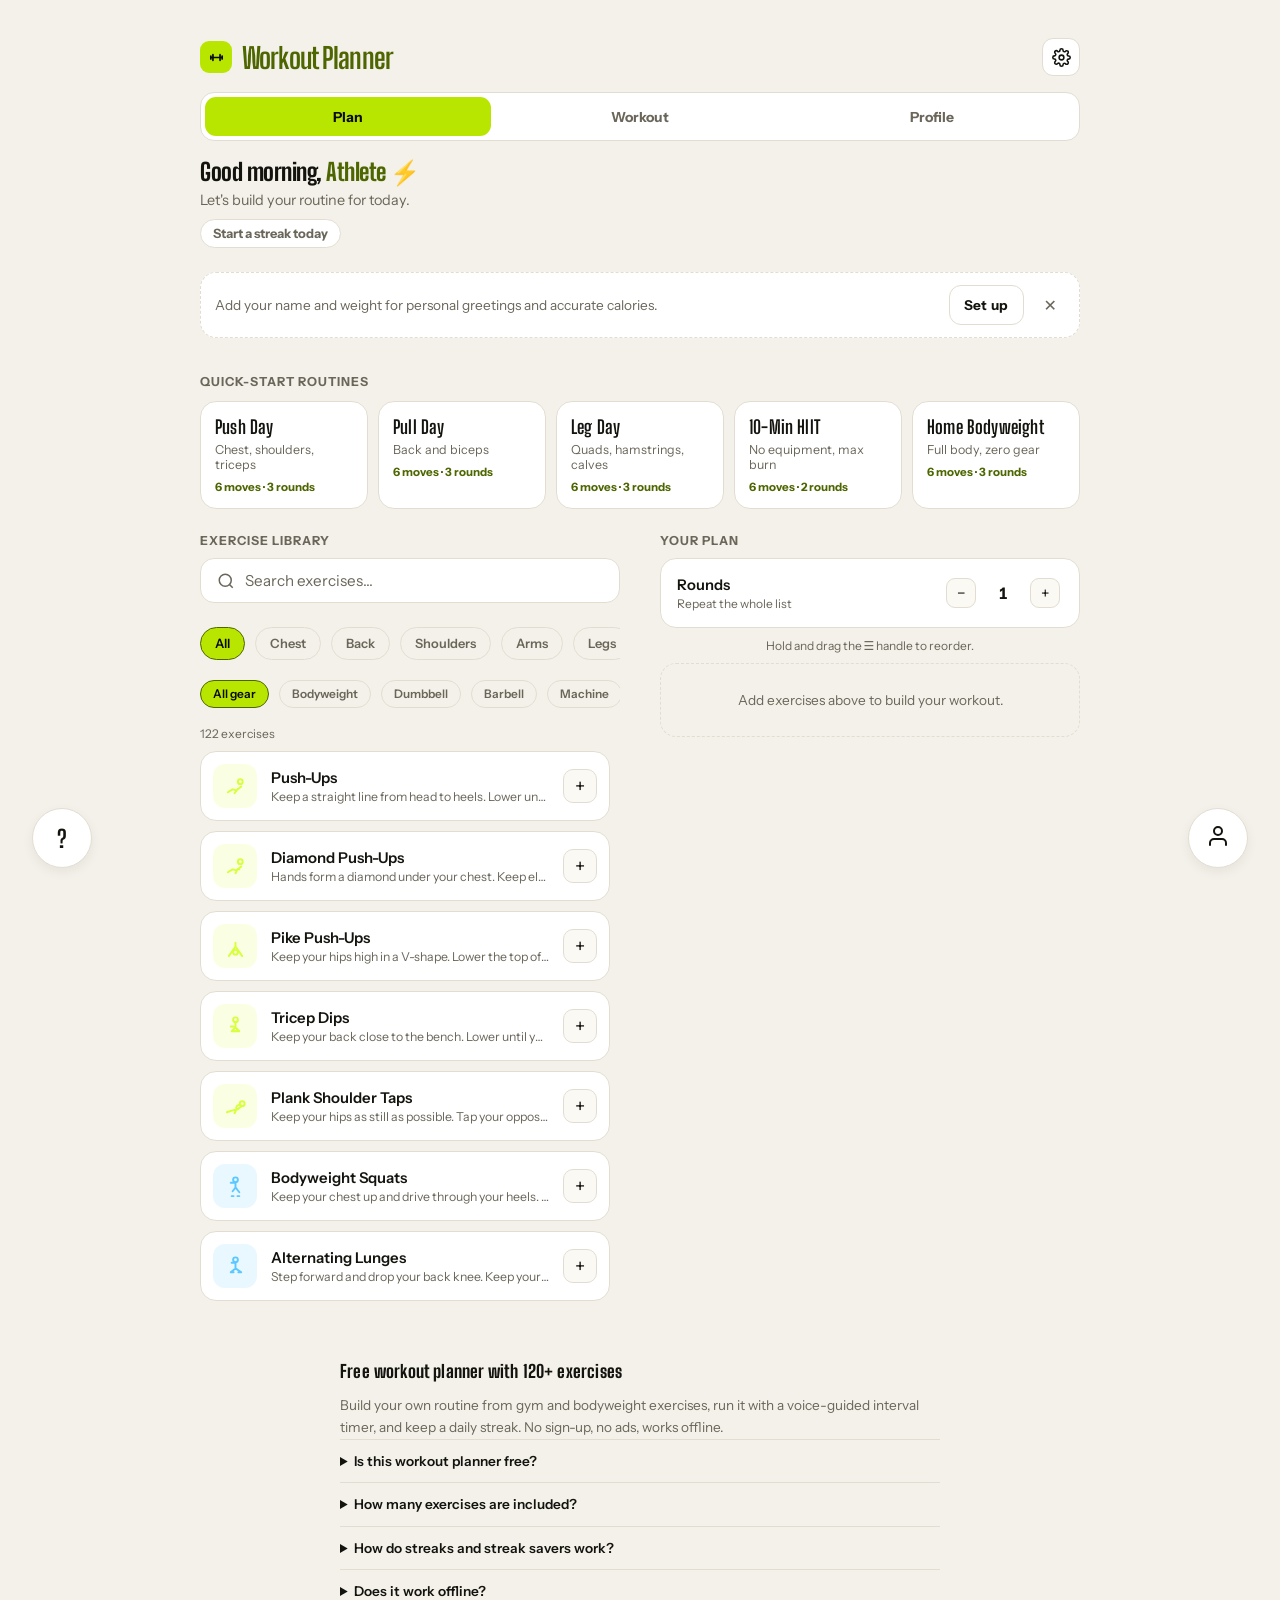
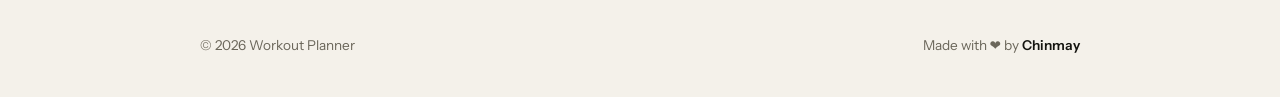
==== commit b23628e9: "Add Google site verification meta tag" ====
--- a/index.html
+++ b/index.html
@@ -51,6 +51,7 @@
       property="twitter:description"
       content="Free workout planner and voice-guided interval timer with 120+ gym and home exercises, ready-made routines, streaks and a 30-day activity heatmap. No sign-up."
     />
+    <meta name="google-site-verification" content="08lr38zDvBn1hFkHZFZqgiJMIPTz1b4PyYP-owGZEm0" />
     <meta
       property="twitter:image"
       content="https://workout.chinmayjha.tech/assets/og-image.png"
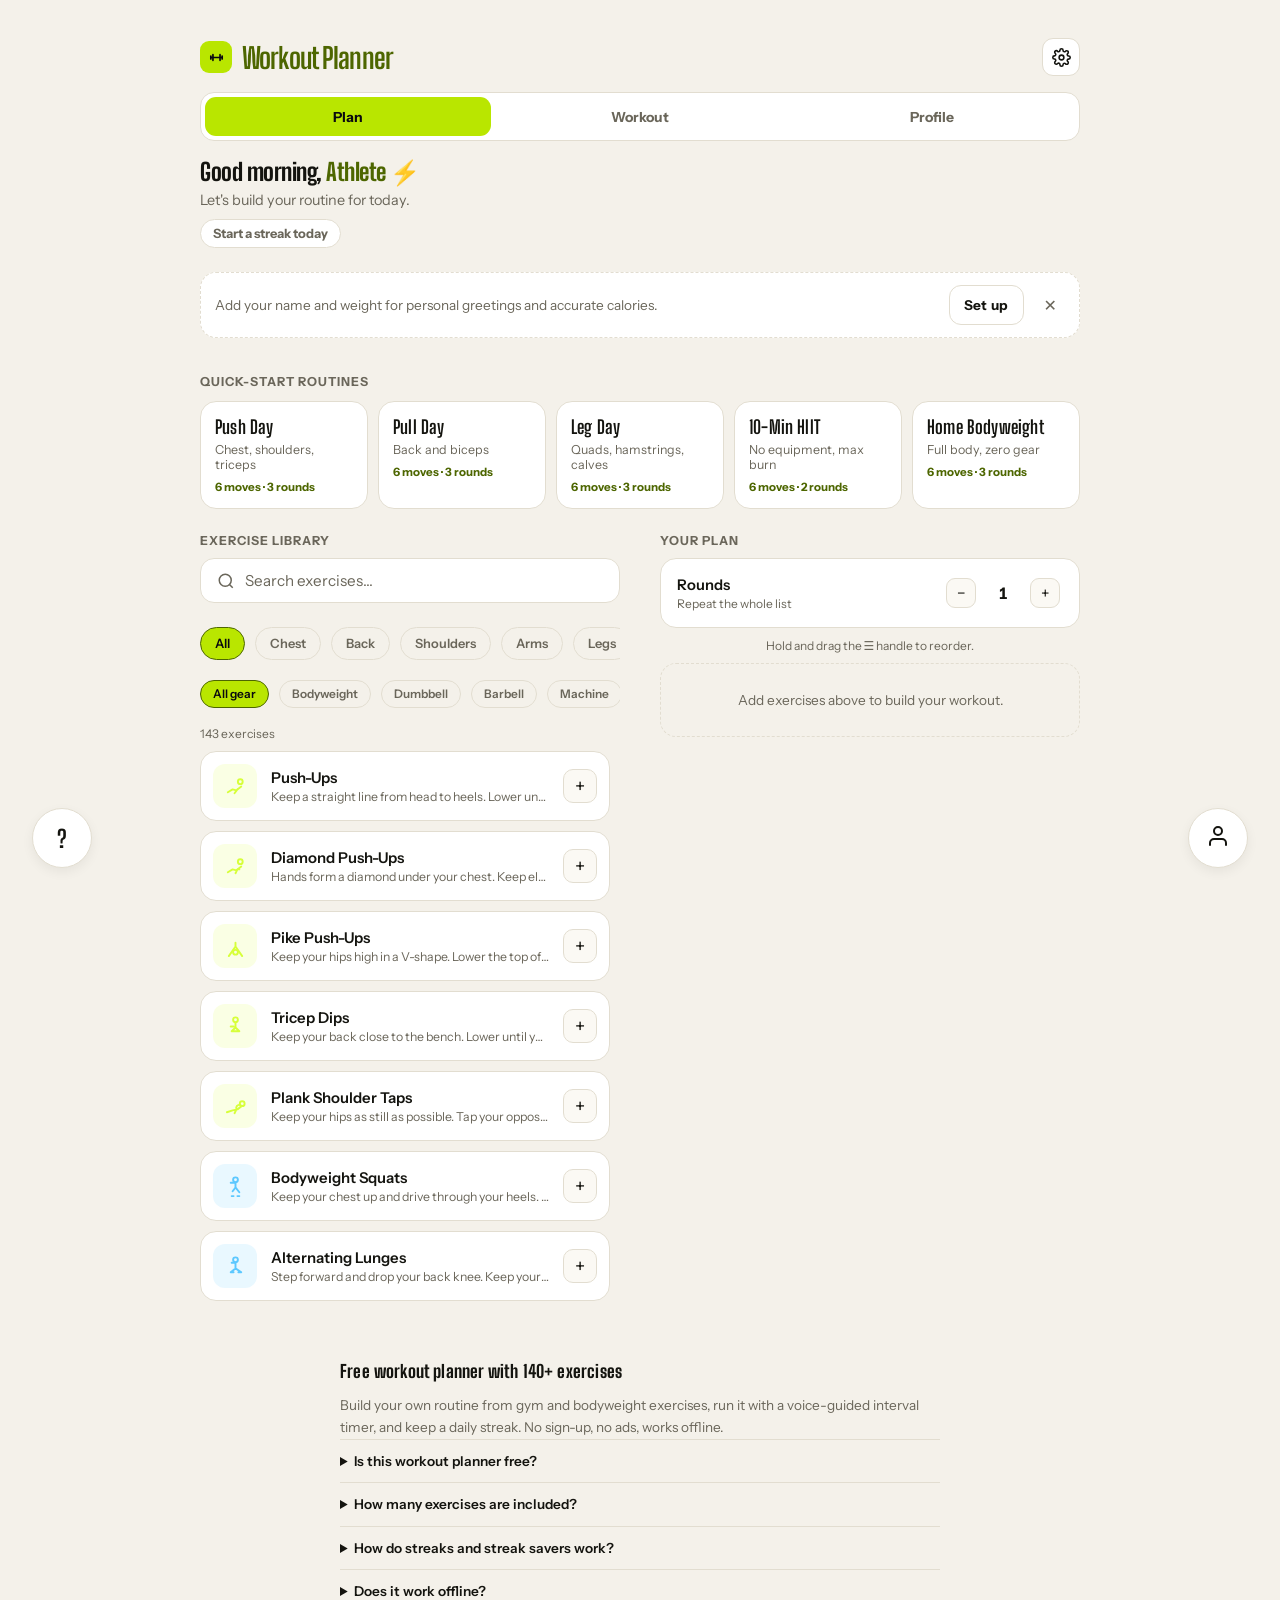
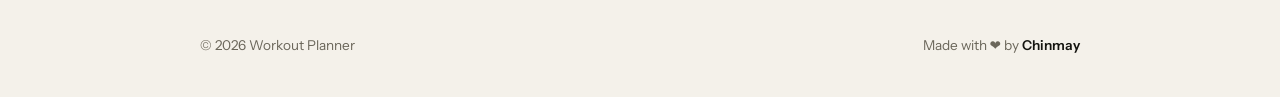
==== commit 56397d08: "feat: round-break panel, back button, kg/lb, MET calories, stretches - Add separate "Break between r" ====
--- a/index.html
+++ b/index.html
@@ -7,14 +7,14 @@
       content="width=device-width, initial-scale=1, viewport-fit=cover"
     />
 
-    <title>Free Workout Planner & Interval Timer | 120+ Gym & Home Exercises</title>
+    <title>Free Workout Planner & Interval Timer | 140+ Gym & Home Exercises</title>
     <meta
       name="title"
-      content="Free Workout Planner & Interval Timer | 120+ Gym & Home Exercises"
+      content="Free Workout Planner & Interval Timer | 140+ Gym & Home Exercises"
     />
     <meta
       name="description"
-      content="Free workout planner and voice-guided interval timer with 120+ gym and home exercises, ready-made routines, streaks and a 30-day activity heatmap. No sign-up."
+      content="Free workout planner and voice-guided interval timer with 140+ gym and home exercises, ready-made routines, streaks and a 30-day activity heatmap. No sign-up."
     />
     <meta name="author" content="Chinmay Jha" />
     <meta name="robots" content="index, follow, max-image-preview:large" />
@@ -30,11 +30,11 @@
     <meta property="og:url" content="https://workout.chinmayjha.tech/" />
     <meta
       property="og:title"
-      content="Free Workout Planner & Interval Timer | 120+ Gym & Home Exercises"
+      content="Free Workout Planner & Interval Timer | 140+ Gym & Home Exercises"
     />
     <meta
       property="og:description"
-      content="Free workout planner and voice-guided interval timer with 120+ gym and home exercises, ready-made routines, streaks and a 30-day activity heatmap. No sign-up."
+      content="Free workout planner and voice-guided interval timer with 140+ gym and home exercises, ready-made routines, streaks and a 30-day activity heatmap. No sign-up."
     />
     <meta
       property="og:image"
@@ -45,13 +45,12 @@
     <meta property="twitter:url" content="https://workout.chinmayjha.tech/" />
     <meta
       property="twitter:title"
-      content="Free Workout Planner & Interval Timer | 120+ Gym & Home Exercises"
+      content="Free Workout Planner & Interval Timer | 140+ Gym & Home Exercises"
     />
     <meta
       property="twitter:description"
-      content="Free workout planner and voice-guided interval timer with 120+ gym and home exercises, ready-made routines, streaks and a 30-day activity heatmap. No sign-up."
-    />
-    <meta name="google-site-verification" content="08lr38zDvBn1hFkHZFZqgiJMIPTz1b4PyYP-owGZEm0" />
+      content="Free workout planner and voice-guided interval timer with 140+ gym and home exercises, ready-made routines, streaks and a 30-day activity heatmap. No sign-up."
+    />
     <meta
       property="twitter:image"
       content="https://workout.chinmayjha.tech/assets/og-image.png"
@@ -83,7 +82,7 @@
         "description": "Free workout planner with a voice-guided interval timer, streaks and a 30-day activity heatmap. Works in any browser."
       }
     </script>
-    <script type="application/ld+json">{"@context": "https://schema.org", "@type": "FAQPage", "mainEntity": [{"@type": "Question", "name": "Is this workout planner free?", "acceptedAnswer": {"@type": "Answer", "text": "Yes. It is completely free, needs no account and works in any modern browser. Your data stays on your device."}}, {"@type": "Question", "name": "How many exercises are included?", "acceptedAnswer": {"@type": "Answer", "text": "Over 120 bodyweight and gym exercises: chest, back, shoulders, arms, legs, glutes, core, cardio and full body, filterable by equipment."}}, {"@type": "Question", "name": "How do streaks and streak savers work?", "acceptedAnswer": {"@type": "Answer", "text": "Any workout of one minute or more keeps your streak. Complete a workout on 5 days in a row to earn a streak saver, up to 3. A saver automatically covers a missed day. With no saver, the streak and the 5-day counter reset."}}, {"@type": "Question", "name": "Does it work offline?", "acceptedAnswer": {"@type": "Answer", "text": "Yes. Install it to your home screen and it runs offline, with voice coaching and a screen wake lock during workouts."}}]}</script>
+    <script type="application/ld+json">{"@context": "https://schema.org", "@type": "FAQPage", "mainEntity": [{"@type": "Question", "name": "Is this workout planner free?", "acceptedAnswer": {"@type": "Answer", "text": "Yes. It is completely free, needs no account and works in any modern browser. Your data stays on your device."}}, {"@type": "Question", "name": "How many exercises are included?", "acceptedAnswer": {"@type": "Answer", "text": "Over 140 bodyweight, gym and stretching exercises: chest, back, shoulders, arms, legs, glutes, core, cardio and full body, filterable by equipment."}}, {"@type": "Question", "name": "How do streaks and streak savers work?", "acceptedAnswer": {"@type": "Answer", "text": "Any workout of one minute or more keeps your streak. Complete a workout on 5 days in a row to earn a streak saver, up to 3. A saver automatically covers a missed day. With no saver, the streak and the 5-day counter reset."}}, {"@type": "Question", "name": "Does it work offline?", "acceptedAnswer": {"@type": "Answer", "text": "Yes. Install it to your home screen and it runs offline, with voice coaching and a screen wake lock during workouts."}}]}</script>
     <link
       rel="preload"
       as="font"
@@ -321,6 +320,11 @@
               <div class="active-name" id="activeName">Get Ready</div>
               <div class="active-cue" id="activeCue">Starting shortly…</div>
               <div class="big-timer" id="bigTimer">5</div>
+              <div class="round-panel" id="roundPanel" hidden>
+                <div class="rp-title">Tune this workout</div>
+                <div class="rp-row"><span>Time per exercise</span><div class="rp-step"><button type="button" data-rp="easier" aria-label="10 seconds shorter">−10s</button><b id="rpDelta">±0s</b><button type="button" data-rp="harder" aria-label="10 seconds longer">+10s</button></div></div>
+                <div class="rp-row"><span>Rounds</span><div class="rp-step"><button type="button" data-rp="less" aria-label="One round fewer">−</button><b id="rpRounds">3</b><button type="button" data-rp="add" aria-label="One more round">+</button></div></div>
+              </div>
               <div
                 class="active-controls"
                 id="activeControls"
@@ -345,6 +349,9 @@
                 >
                   +15s
                 </button>
+                <button class="btn btn-ghost btn-sm hover-elevate" id="btnBack" type="button">
+                  ⏮ Back
+                </button>
                 <button class="btn btn-ghost btn-sm hover-elevate" id="btnSkip">
                   Skip ⏭
                 </button>
@@ -488,10 +495,10 @@
 
 
 <section class="about-blurb" id="about">
-        <h2>Free workout planner with 120+ exercises</h2>
+        <h2>Free workout planner with 140+ exercises</h2>
         <p>Build your own routine from gym and bodyweight exercises, run it with a voice-guided interval timer, and keep a daily streak. No sign-up, no ads, works offline.</p>
         <details><summary>Is this workout planner free?</summary><p>Yes. It is completely free, needs no account and works in any modern browser. Your data stays on your device.</p></details>
-        <details><summary>How many exercises are included?</summary><p>Over 120 bodyweight and gym exercises: chest, back, shoulders, arms, legs, glutes, core, cardio and full body, filterable by equipment.</p></details>
+        <details><summary>How many exercises are included?</summary><p>Over 140 bodyweight, gym and stretching exercises: chest, back, shoulders, arms, legs, glutes, core, cardio and full body, filterable by equipment.</p></details>
         <details><summary>How do streaks and streak savers work?</summary><p>Any workout of one minute or more keeps your streak. Complete a workout on 5 days in a row to earn a streak saver, up to 3. A saver automatically covers a missed day. With no saver, the streak and the 5-day counter reset.</p></details>
         <details><summary>Does it work offline?</summary><p>Yes. Install it to your home screen and it runs offline, with voice coaching and a screen wake lock during workouts.</p></details>
       </section>
@@ -542,16 +549,17 @@
             autocomplete="off"
           />
         </div>
-        <div class="field" style="margin-top: 10px">
+        <div class="field" style="margin-top: 10px; display: flex; gap: 8px">
           <input
             id="weightInput"
             type="number"
             inputmode="decimal"
             min="25"
-            max="250"
+            max="550"
             step="0.1"
             placeholder="Weight in kg (optional, for calories)"
           />
+          <button class="btn btn-ghost btn-sm" id="btnUnit" type="button" aria-label="Switch between kilograms and pounds" style="width: auto">kg</button>
         </div>
         <button
           class="btn btn-primary hover-elevate"
@@ -600,6 +608,17 @@
             <button data-step="rest" data-d="-5">−</button
             ><span id="restVal">30s</span
             ><button data-step="rest" data-d="5">+</button>
+          </div>
+        </div>
+        <div class="set-row">
+          <div>
+            <div class="lbl">Break between rounds</div>
+            <div class="desc">Longer rest after each full round</div>
+          </div>
+          <div class="stepper">
+            <button data-step="roundRest" data-d="-5">−</button
+            ><span id="roundRestVal">30s</span
+            ><button data-step="roundRest" data-d="5">+</button>
           </div>
         </div>
         <div class="set-row">
--- a/styles.css
+++ b/styles.css
@@ -1972,3 +1972,18 @@
 .about-blurb summary{cursor:pointer;color:var(--text);font-weight:600}
 .about-blurb p{margin-top:6px}
 .about-blurb{padding:0 20px}
+
+/* ---------- v3: round-break panel, scrollable popups ---------- */
+.round-panel{width:100%;max-width:340px;margin:14px auto 4px;background:var(--soft);border:1.5px solid var(--line);border-radius:18px;padding:12px 14px;text-align:left}
+.round-panel[hidden]{display:none}
+.rp-title{font-size:.68rem;font-weight:700;letter-spacing:.14em;text-transform:uppercase;color:var(--accent2);margin-bottom:8px}
+.rp-row{display:flex;align-items:center;justify-content:space-between;gap:10px;font-size:.85rem;color:var(--muted);padding:5px 0}
+.rp-step{display:flex;align-items:center;gap:8px}
+.rp-step b{min-width:42px;text-align:center;color:var(--text);font-family:var(--ff-h);font-size:1.1rem}
+.rp-step button{min-width:40px;height:34px;padding:0 10px;border-radius:10px;border:1.5px solid var(--line);background:transparent;color:var(--text);font-weight:700;cursor:pointer}
+.rp-step button:hover,.rp-step button:focus-visible{border-color:var(--accent2);color:var(--accent2)}
+.modal-sheet{max-height:calc(100dvh - 32px);overflow-y:auto;overscroll-behavior:contain;-webkit-overflow-scrolling:touch}
+.modal-head{position:sticky;top:0;z-index:2;background:var(--card)}
+.active-controls{grid-template-columns:repeat(4,1fr)}
+.active-controls .full{grid-column:span 4}
+.active-controls .btn-sm{padding-left:6px;padding-right:6px;font-size:.8rem;white-space:nowrap}
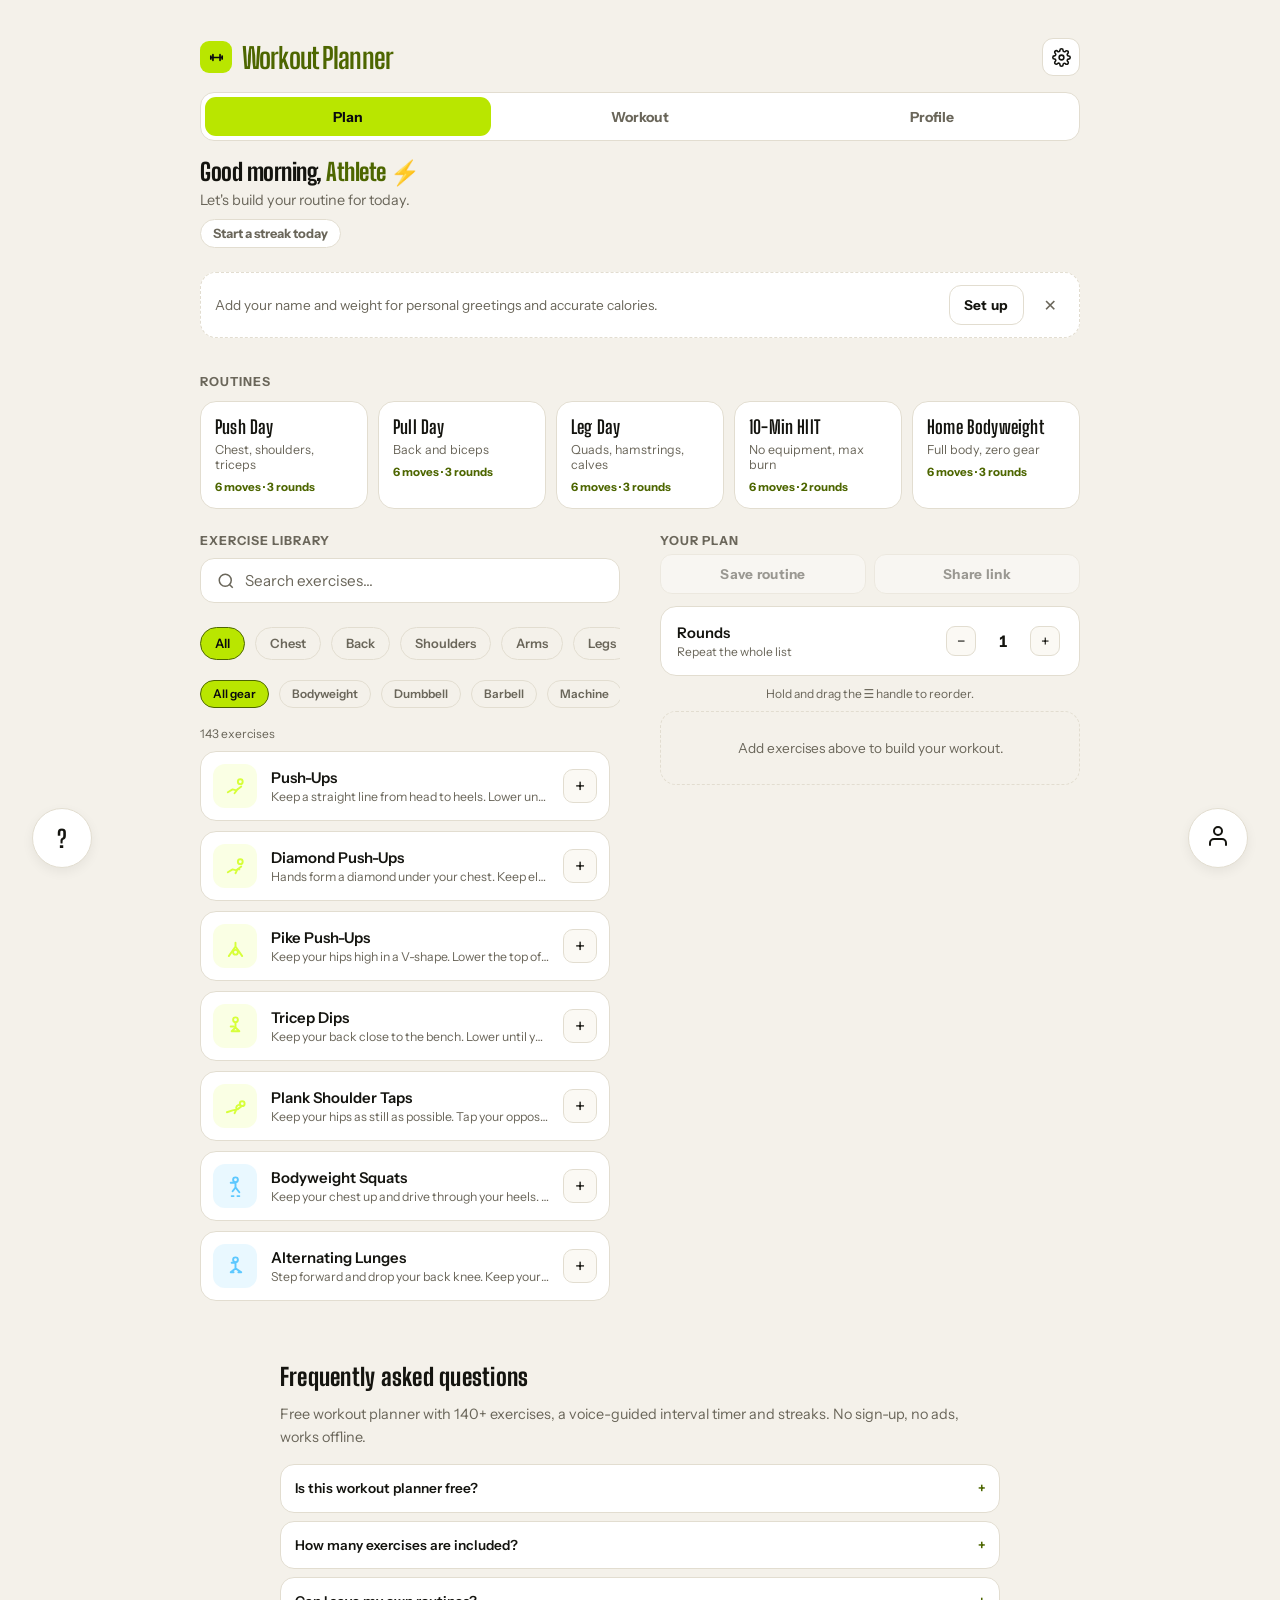
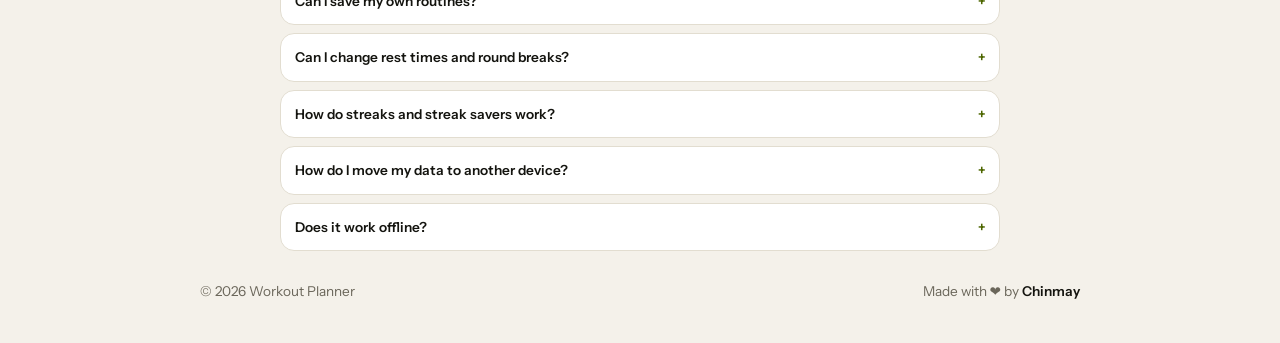
==== commit 81e87c15: "feat: My routines, share links, help popup tabs and FAQ card - Save the current plan as a named rout" ====
--- a/index.html
+++ b/index.html
@@ -82,7 +82,7 @@
         "description": "Free workout planner with a voice-guided interval timer, streaks and a 30-day activity heatmap. Works in any browser."
       }
     </script>
-    <script type="application/ld+json">{"@context": "https://schema.org", "@type": "FAQPage", "mainEntity": [{"@type": "Question", "name": "Is this workout planner free?", "acceptedAnswer": {"@type": "Answer", "text": "Yes. It is completely free, needs no account and works in any modern browser. Your data stays on your device."}}, {"@type": "Question", "name": "How many exercises are included?", "acceptedAnswer": {"@type": "Answer", "text": "Over 140 bodyweight, gym and stretching exercises: chest, back, shoulders, arms, legs, glutes, core, cardio and full body, filterable by equipment."}}, {"@type": "Question", "name": "How do streaks and streak savers work?", "acceptedAnswer": {"@type": "Answer", "text": "Any workout of one minute or more keeps your streak. Complete a workout on 5 days in a row to earn a streak saver, up to 3. A saver automatically covers a missed day. With no saver, the streak and the 5-day counter reset."}}, {"@type": "Question", "name": "Does it work offline?", "acceptedAnswer": {"@type": "Answer", "text": "Yes. Install it to your home screen and it runs offline, with voice coaching and a screen wake lock during workouts."}}]}</script>
+    <script type="application/ld+json">{"@context": "https://schema.org", "@type": "FAQPage", "mainEntity": [{"@type": "Question", "name": "Is this workout planner free?", "acceptedAnswer": {"@type": "Answer", "text": "Yes. It is completely free, needs no account and works in any modern browser. Your data stays on your device."}}, {"@type": "Question", "name": "How many exercises are included?", "acceptedAnswer": {"@type": "Answer", "text": "Over 140 bodyweight, gym and stretching exercises: chest, back, shoulders, arms, legs, glutes, core, cardio, full body and stretching, filterable by equipment."}}, {"@type": "Question", "name": "Can I save my own routines?", "acceptedAnswer": {"@type": "Answer", "text": "Yes. Build a plan, tap Save routine and give it a name. It appears under Routines next to the ready-made ones. You can also copy a share link and send your plan to a friend."}}, {"@type": "Question", "name": "Can I change rest times and round breaks?", "acceptedAnswer": {"@type": "Answer", "text": "Yes. Set the rest between exercises, a separate break between rounds and the get-ready countdown in Settings. Between rounds you can also tweak the time per exercise and the number of rounds for that workout only."}}, {"@type": "Question", "name": "How do streaks and streak savers work?", "acceptedAnswer": {"@type": "Answer", "text": "Any workout of one minute or more keeps your streak. Complete a workout on 5 days in a row to earn a streak saver, up to 3. A saver automatically covers a missed day. With no saver, the streak and the 5-day counter reset."}}, {"@type": "Question", "name": "How do I move my data to another device?", "acceptedAnswer": {"@type": "Answer", "text": "Open Profile, export a backup file, then import it on the other device. Nothing is uploaded anywhere, so there is no account to sign in to."}}, {"@type": "Question", "name": "Does it work offline?", "acceptedAnswer": {"@type": "Answer", "text": "Yes. Install it to your home screen and it runs offline, with voice coaching and a screen wake lock during workouts."}}]}</script>
     <link
       rel="preload"
       as="font"
@@ -181,7 +181,7 @@
             <button class="btn btn-ghost btn-sm" id="btnObOpen" type="button">Set up</button>
             <button class="btn-text" id="btnObClose" type="button" aria-label="Dismiss">✕</button>
           </div>
-          <div class="section-title">Quick-start routines</div>
+          <div class="section-title">Routines</div>
           <div class="tpl-row" id="tplRow"></div>
 
           <div class="plan-grid">
@@ -224,6 +224,10 @@
                 >
                   Clear All
                 </button>
+              </div>
+              <div class="plan-actions">
+                <button class="btn btn-ghost btn-sm hover-elevate" id="btnSaveRoutine" type="button">Save routine</button>
+                <button class="btn btn-ghost btn-sm hover-elevate" id="btnShareRoutine" type="button">Share link</button>
               </div>
               <div class="set-row hover-elevate">
                 <div>
@@ -494,12 +498,15 @@
       </main>
 
 
-<section class="about-blurb" id="about">
-        <h2>Free workout planner with 140+ exercises</h2>
-        <p>Build your own routine from gym and bodyweight exercises, run it with a voice-guided interval timer, and keep a daily streak. No sign-up, no ads, works offline.</p>
+<section class="about-blurb faq-card" id="about">
+        <h2>Frequently asked questions</h2>
+        <p>Free workout planner with 140+ exercises, a voice-guided interval timer and streaks. No sign-up, no ads, works offline.</p>
         <details><summary>Is this workout planner free?</summary><p>Yes. It is completely free, needs no account and works in any modern browser. Your data stays on your device.</p></details>
-        <details><summary>How many exercises are included?</summary><p>Over 140 bodyweight, gym and stretching exercises: chest, back, shoulders, arms, legs, glutes, core, cardio and full body, filterable by equipment.</p></details>
+        <details><summary>How many exercises are included?</summary><p>Over 140 bodyweight, gym and stretching exercises: chest, back, shoulders, arms, legs, glutes, core, cardio, full body and stretching, filterable by equipment.</p></details>
+        <details><summary>Can I save my own routines?</summary><p>Yes. Build a plan, tap Save routine and give it a name. It appears under Routines next to the ready-made ones. You can also copy a share link and send your plan to a friend.</p></details>
+        <details><summary>Can I change rest times and round breaks?</summary><p>Yes. Set the rest between exercises, a separate break between rounds and the get-ready countdown in Settings. Between rounds you can also tweak the time per exercise and the number of rounds for that workout only.</p></details>
         <details><summary>How do streaks and streak savers work?</summary><p>Any workout of one minute or more keeps your streak. Complete a workout on 5 days in a row to earn a streak saver, up to 3. A saver automatically covers a missed day. With no saver, the streak and the 5-day counter reset.</p></details>
+        <details><summary>How do I move my data to another device?</summary><p>Open Profile, export a backup file, then import it on the other device. Nothing is uploaded anywhere, so there is no account to sign in to.</p></details>
         <details><summary>Does it work offline?</summary><p>Yes. Install it to your home screen and it runs offline, with voice coaching and a screen wake lock during workouts.</p></details>
       </section>
 
@@ -747,6 +754,12 @@
             ✕
           </button>
         </div>
+        <div class="chips help-tabs" id="helpTabs" role="group" aria-label="Help sections">
+          <button type="button" class="chip active" data-help="keys" aria-pressed="true">Shortcuts</button>
+          <button type="button" class="chip" data-help="guide" aria-pressed="false">Exercise guide</button>
+          <button type="button" class="chip" data-help="faq" aria-pressed="false">FAQ</button>
+        </div>
+        <div data-pane="keys">
         <div class="kbd-section">
           <div class="section-title" style="margin-top: 0">
             Keyboard shortcuts
@@ -772,8 +785,22 @@
             <kbd>?</kbd>
           </div>
         </div>
-        <div class="section-title">Form video glossary</div>
-        <div class="vid-list" id="vidList"></div>
+        </div>
+        <div data-pane="guide" hidden>
+          <div class="field"><input id="vidSearch" type="search" placeholder="Search exercises" autocomplete="off" aria-label="Search exercises" /></div>
+          <div class="vid-list" id="vidList"></div>
+        </div>
+        <div data-pane="faq" id="faqPane" class="faq-card" hidden></div>
+      </div>
+    </div>
+
+    <div class="modal-overlay" id="routineModal">
+      <div class="modal-sheet" role="dialog" aria-modal="true" aria-labelledby="routineTitle">
+        <h2 id="routineTitle" style="font-size: 1.2rem; text-align: center">Save routine</h2>
+        <div class="field" style="margin-top: 14px">
+          <input id="routineName" maxlength="24" autocomplete="off" placeholder="Name it, e.g. Monday Push" aria-label="Routine name" />
+        </div>
+        <button class="btn btn-primary hover-elevate" id="btnRoutineSave" type="button" style="margin-top: 16px">Save</button>
       </div>
     </div>
 
--- a/styles.css
+++ b/styles.css
@@ -1987,3 +1987,25 @@
 .active-controls{grid-template-columns:repeat(4,1fr)}
 .active-controls .full{grid-column:span 4}
 .active-controls .btn-sm{padding-left:6px;padding-right:6px;font-size:.8rem;white-space:nowrap}
+
+/* ---------- v4: My routines, share, help tabs, FAQ card ---------- */
+.tpl-wrap{position:relative;flex:0 0 168px;display:flex}
+.tpl-wrap .tpl-card{flex:1}
+.tpl-card.mine{border-style:dashed;border-color:var(--accent-text)}
+.tpl-del{position:absolute;top:6px;right:6px;width:26px;height:26px;border-radius:50%;border:none;background:transparent;color:var(--muted);cursor:pointer;font-size:.8rem}
+.tpl-del:hover,.tpl-del:focus-visible{color:var(--text);background:var(--line)}
+.plan-actions{display:flex;gap:8px;margin:-4px 0 12px}
+.plan-actions .btn{width:auto;flex:1}
+.plan-actions .btn:disabled{opacity:.4;pointer-events:none}
+.help-tabs{margin:2px 0 14px}
+#vidSearch{width:100%}
+.faq-card details{border:1.5px solid var(--line);border-radius:14px;padding:12px 14px;margin-bottom:8px;background:var(--soft)}
+.faq-card summary{cursor:pointer;font-weight:600;color:var(--text);list-style:none;display:flex;justify-content:space-between;gap:12px}
+.faq-card summary::-webkit-details-marker{display:none}
+.faq-card summary::after{content:"+";color:var(--accent-text);font-weight:700}
+.faq-card details[open] summary::after{content:"–"}
+.faq-card details p{margin-top:8px;color:var(--muted);font-size:.9rem;line-height:1.55}
+.about-blurb.faq-card{max-width:760px;margin:36px auto 0;padding:0 20px}
+.about-blurb.faq-card h2{font-family:var(--ff-h);font-size:1.5rem;margin-bottom:6px}
+.about-blurb.faq-card>p{color:var(--muted);margin-bottom:14px;font-size:.9rem}
+#faqPane{border:0;padding:0;margin:0;background:none}
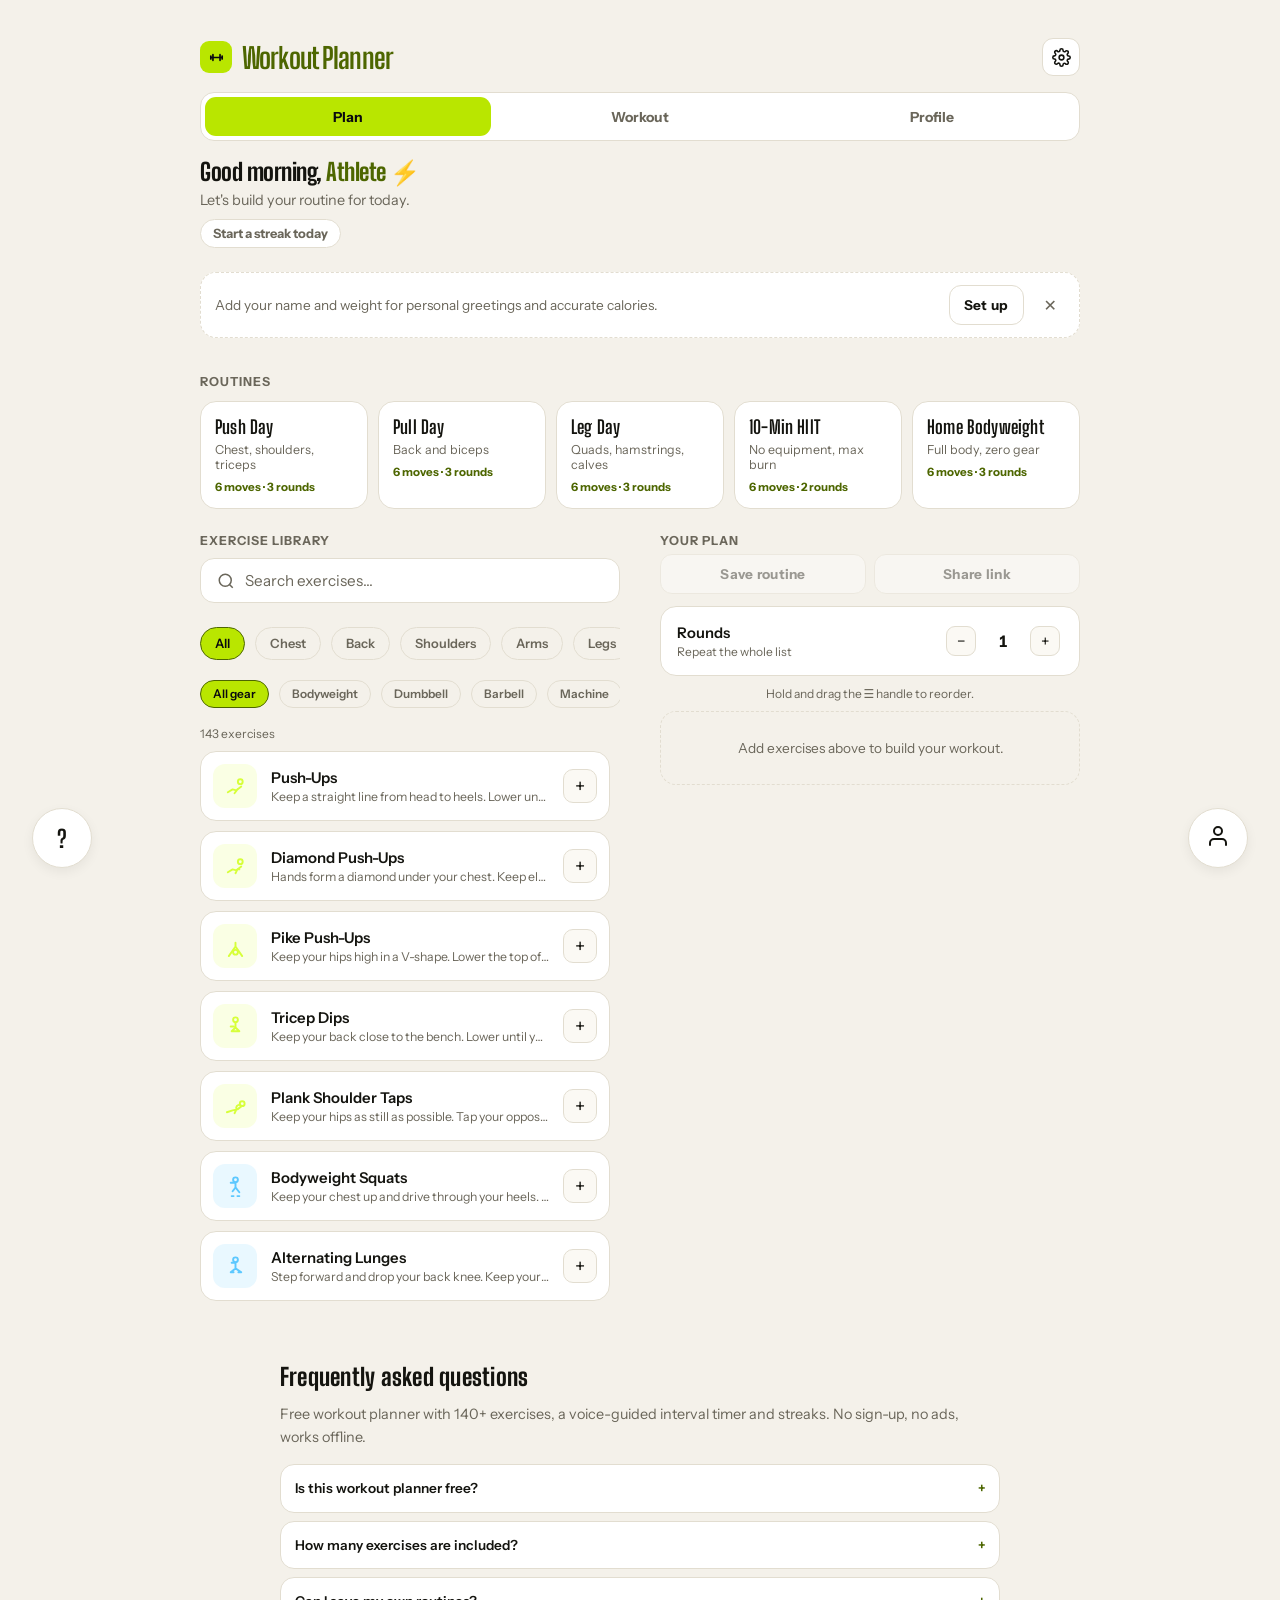
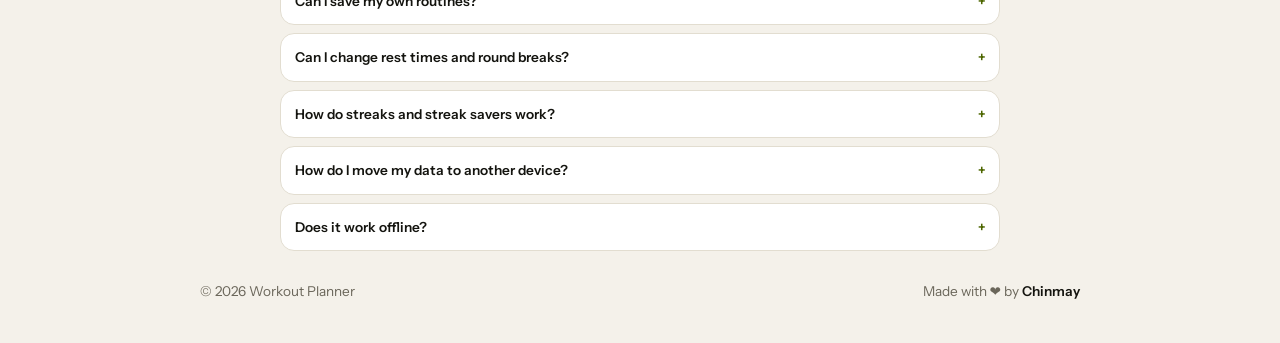
==== commit 80647f4d: "fix: help popup scrolling, title length, corner buttons on phones - Help popup scrolls as a single s" ====
--- a/index.html
+++ b/index.html
@@ -7,10 +7,10 @@
       content="width=device-width, initial-scale=1, viewport-fit=cover"
     />
 
-    <title>Free Workout Planner & Interval Timer | 140+ Gym & Home Exercises</title>
+    <title>Free Workout Planner & Interval Timer | 140+ Exercises</title>
     <meta
       name="title"
-      content="Free Workout Planner & Interval Timer | 140+ Gym & Home Exercises"
+      content="Free Workout Planner & Interval Timer | 140+ Exercises"
     />
     <meta
       name="description"
@@ -30,7 +30,7 @@
     <meta property="og:url" content="https://workout.chinmayjha.tech/" />
     <meta
       property="og:title"
-      content="Free Workout Planner & Interval Timer | 140+ Gym & Home Exercises"
+      content="Free Workout Planner & Interval Timer | 140+ Exercises"
     />
     <meta
       property="og:description"
@@ -45,7 +45,7 @@
     <meta property="twitter:url" content="https://workout.chinmayjha.tech/" />
     <meta
       property="twitter:title"
-      content="Free Workout Planner & Interval Timer | 140+ Gym & Home Exercises"
+      content="Free Workout Planner & Interval Timer | 140+ Exercises"
     />
     <meta
       property="twitter:description"
--- a/styles.css
+++ b/styles.css
@@ -2009,3 +2009,42 @@
 .about-blurb.faq-card h2{font-family:var(--ff-h);font-size:1.5rem;margin-bottom:6px}
 .about-blurb.faq-card>p{color:var(--muted);margin-bottom:14px;font-size:.9rem}
 #faqPane{border:0;padding:0;margin:0;background:none}
+
+/* ---------- v4.1: popup + plan card fixes ---------- */
+/* Popups are flex columns: without this, overflow:auto children (tab chips etc.) shrink to slivers once the content is long. */
+.modal-sheet > * { flex-shrink: 0; }
+.modal-head { background: var(--bg2); }
+@media (max-width: 560px) {
+  .plan-card { display: grid; grid-template-columns: 38px minmax(0, 1fr) auto auto auto; align-items: center; gap: 8px; }
+  .plan-card .ex-icon { grid-row: 1; grid-column: 1; }
+  .plan-card .ex-info { grid-row: 1; grid-column: 2 / 4; min-width: 0; }
+  .plan-card .ex-info h4 { white-space: normal; line-height: 1.25; }
+  .plan-card .plan-remove { grid-row: 1; grid-column: 4; }
+  .plan-card .drag-handle { grid-row: 1; grid-column: 5; }
+  .plan-card .mv-wrap { grid-row: 2; grid-column: 2; justify-self: start; }
+  .plan-card .mode-btn { grid-row: 2; grid-column: 3; }
+  .plan-card .plan-time-stepper { grid-row: 2; grid-column: 4 / 6; justify-self: end; }
+}
+[data-pane="guide"] .field { margin-bottom: 10px; }
+/* Same compact plan-card layout whenever the plan column itself is narrow (desktop two-column view too). */
+.plan-col { container-type: inline-size; container-name: plan; }
+@container plan (max-width: 470px) {
+  .plan-card { display: grid; grid-template-columns: 38px minmax(0, 1fr) auto auto auto; align-items: center; gap: 8px; }
+  .plan-card .ex-icon { grid-row: 1; grid-column: 1; }
+  .plan-card .ex-info { grid-row: 1; grid-column: 2 / 4; min-width: 0; }
+  .plan-card .ex-info h4 { white-space: normal; line-height: 1.25; }
+  .plan-card .plan-remove { grid-row: 1; grid-column: 4; }
+  .plan-card .drag-handle { grid-row: 1; grid-column: 5; }
+  .plan-card .mv-wrap { grid-row: 2; grid-column: 2; justify-self: start; }
+  .plan-card .mode-btn { grid-row: 2; grid-column: 3; }
+  .plan-card .plan-time-stepper { grid-row: 2; grid-column: 4 / 6; justify-self: end; }
+}
+
+/* ---------- v4.2: help popup scrolls as one sheet ---------- */
+#helpModal .modal-sheet { overflow-y: auto; overflow-x: hidden; overscroll-behavior: contain; -webkit-overflow-scrolling: touch; }
+#helpModal .vid-list { flex: none; min-height: 0; overflow: visible; padding-right: 0; }
+@media (max-width: 560px) {
+  .help-btn, .developer-info-btn { width: 44px; height: 44px; bottom: 1rem; opacity: 0.92; }
+  .help-btn { left: 1rem; }
+  .developer-info-btn { right: 1rem; }
+}
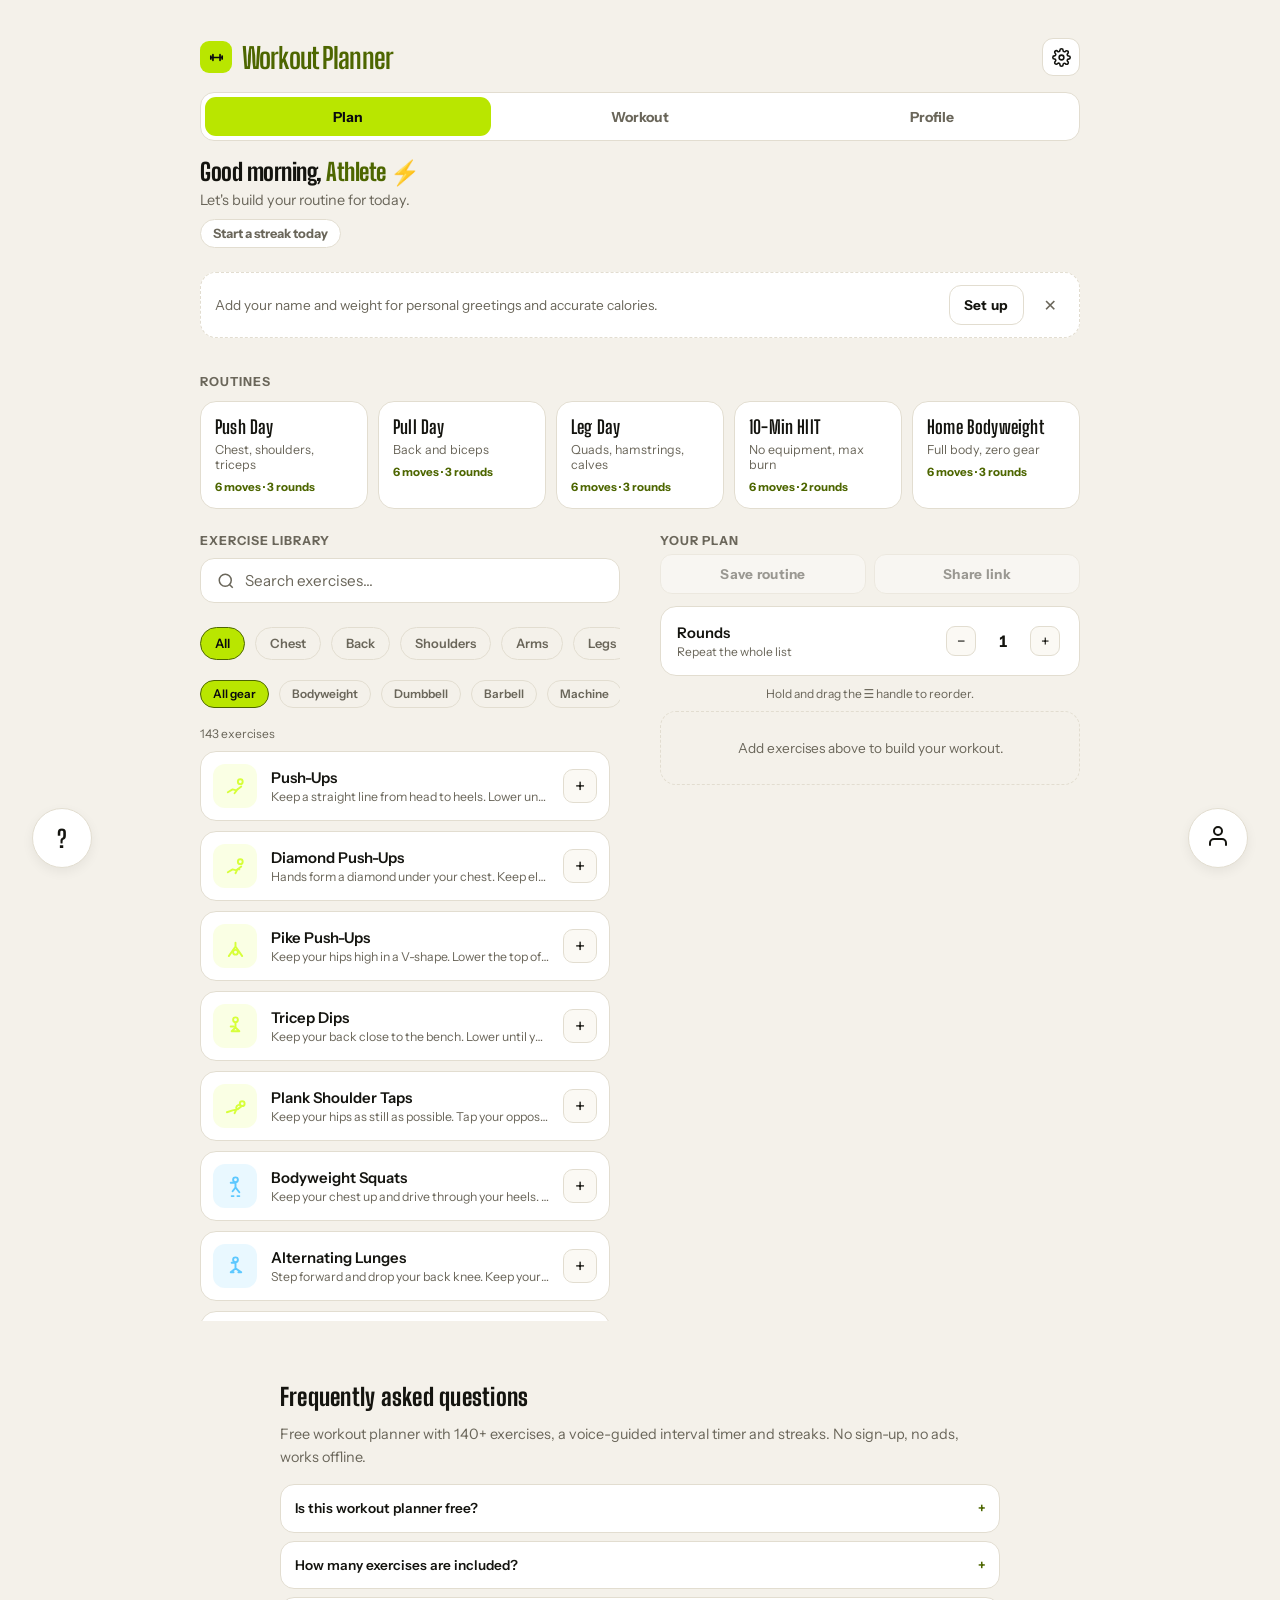
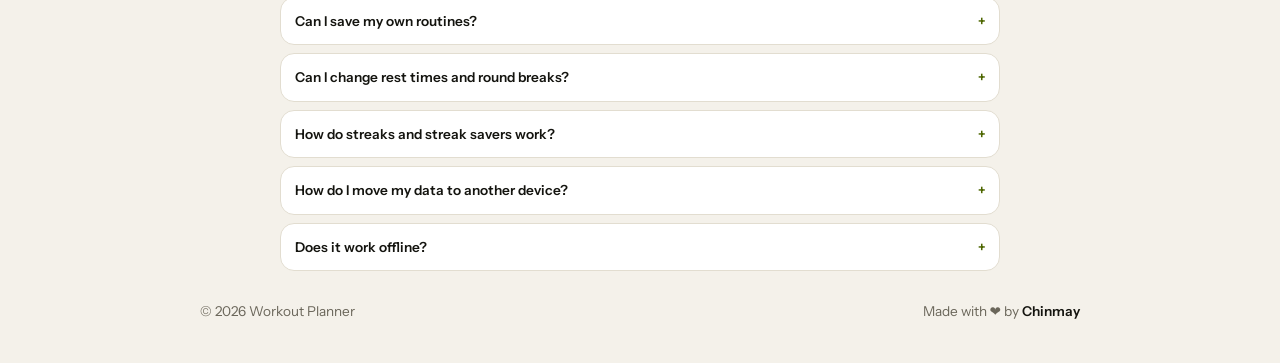
==== commit c4040fe6: "fix: plan list clipped by an inner scroll box on phones - Plan list grows to fit on small screens so" ====
--- a/index.html
+++ b/index.html
@@ -82,7 +82,70 @@
         "description": "Free workout planner with a voice-guided interval timer, streaks and a 30-day activity heatmap. Works in any browser."
       }
     </script>
-    <script type="application/ld+json">{"@context": "https://schema.org", "@type": "FAQPage", "mainEntity": [{"@type": "Question", "name": "Is this workout planner free?", "acceptedAnswer": {"@type": "Answer", "text": "Yes. It is completely free, needs no account and works in any modern browser. Your data stays on your device."}}, {"@type": "Question", "name": "How many exercises are included?", "acceptedAnswer": {"@type": "Answer", "text": "Over 140 bodyweight, gym and stretching exercises: chest, back, shoulders, arms, legs, glutes, core, cardio, full body and stretching, filterable by equipment."}}, {"@type": "Question", "name": "Can I save my own routines?", "acceptedAnswer": {"@type": "Answer", "text": "Yes. Build a plan, tap Save routine and give it a name. It appears under Routines next to the ready-made ones. You can also copy a share link and send your plan to a friend."}}, {"@type": "Question", "name": "Can I change rest times and round breaks?", "acceptedAnswer": {"@type": "Answer", "text": "Yes. Set the rest between exercises, a separate break between rounds and the get-ready countdown in Settings. Between rounds you can also tweak the time per exercise and the number of rounds for that workout only."}}, {"@type": "Question", "name": "How do streaks and streak savers work?", "acceptedAnswer": {"@type": "Answer", "text": "Any workout of one minute or more keeps your streak. Complete a workout on 5 days in a row to earn a streak saver, up to 3. A saver automatically covers a missed day. With no saver, the streak and the 5-day counter reset."}}, {"@type": "Question", "name": "How do I move my data to another device?", "acceptedAnswer": {"@type": "Answer", "text": "Open Profile, export a backup file, then import it on the other device. Nothing is uploaded anywhere, so there is no account to sign in to."}}, {"@type": "Question", "name": "Does it work offline?", "acceptedAnswer": {"@type": "Answer", "text": "Yes. Install it to your home screen and it runs offline, with voice coaching and a screen wake lock during workouts."}}]}</script>
+    <script type="application/ld+json">
+      {
+        "@context": "https://schema.org",
+        "@type": "FAQPage",
+        "mainEntity": [
+          {
+            "@type": "Question",
+            "name": "Is this workout planner free?",
+            "acceptedAnswer": {
+              "@type": "Answer",
+              "text": "Yes. It is completely free, needs no account and works in any modern browser. Your data stays on your device."
+            }
+          },
+          {
+            "@type": "Question",
+            "name": "How many exercises are included?",
+            "acceptedAnswer": {
+              "@type": "Answer",
+              "text": "Over 140 bodyweight, gym and stretching exercises: chest, back, shoulders, arms, legs, glutes, core, cardio, full body and stretching, filterable by equipment."
+            }
+          },
+          {
+            "@type": "Question",
+            "name": "Can I save my own routines?",
+            "acceptedAnswer": {
+              "@type": "Answer",
+              "text": "Yes. Build a plan, tap Save routine and give it a name. It appears under Routines next to the ready-made ones. You can also copy a share link and send your plan to a friend."
+            }
+          },
+          {
+            "@type": "Question",
+            "name": "Can I change rest times and round breaks?",
+            "acceptedAnswer": {
+              "@type": "Answer",
+              "text": "Yes. Set the rest between exercises, a separate break between rounds and the get-ready countdown in Settings. Between rounds you can also tweak the time per exercise and the number of rounds for that workout only."
+            }
+          },
+          {
+            "@type": "Question",
+            "name": "How do streaks and streak savers work?",
+            "acceptedAnswer": {
+              "@type": "Answer",
+              "text": "Any workout of one minute or more keeps your streak. Complete a workout on 5 days in a row to earn a streak saver, up to 3. A saver automatically covers a missed day. With no saver, the streak and the 5-day counter reset."
+            }
+          },
+          {
+            "@type": "Question",
+            "name": "How do I move my data to another device?",
+            "acceptedAnswer": {
+              "@type": "Answer",
+              "text": "Open Profile, export a backup file, then import it on the other device. Nothing is uploaded anywhere, so there is no account to sign in to."
+            }
+          },
+          {
+            "@type": "Question",
+            "name": "Does it work offline?",
+            "acceptedAnswer": {
+              "@type": "Answer",
+              "text": "Yes. Install it to your home screen and it runs offline, with voice coaching and a screen wake lock during workouts."
+            }
+          }
+        ]
+      }
+    </script>
     <link
       rel="preload"
       as="font"
@@ -177,9 +240,21 @@
           </div>
 
           <div class="onboard-card" id="onboardCard" hidden>
-            <span>Add your name and weight for personal greetings and accurate calories.</span>
-            <button class="btn btn-ghost btn-sm" id="btnObOpen" type="button">Set up</button>
-            <button class="btn-text" id="btnObClose" type="button" aria-label="Dismiss">✕</button>
+            <span
+              >Add your name and weight for personal greetings and accurate
+              calories.</span
+            >
+            <button class="btn btn-ghost btn-sm" id="btnObOpen" type="button">
+              Set up
+            </button>
+            <button
+              class="btn-text"
+              id="btnObClose"
+              type="button"
+              aria-label="Dismiss"
+            >
+              ✕
+            </button>
           </div>
           <div class="section-title">Routines</div>
           <div class="tpl-row" id="tplRow"></div>
@@ -226,8 +301,20 @@
                 </button>
               </div>
               <div class="plan-actions">
-                <button class="btn btn-ghost btn-sm hover-elevate" id="btnSaveRoutine" type="button">Save routine</button>
-                <button class="btn btn-ghost btn-sm hover-elevate" id="btnShareRoutine" type="button">Share link</button>
+                <button
+                  class="btn btn-ghost btn-sm hover-elevate"
+                  id="btnSaveRoutine"
+                  type="button"
+                >
+                  Save routine
+                </button>
+                <button
+                  class="btn btn-ghost btn-sm hover-elevate"
+                  id="btnShareRoutine"
+                  type="button"
+                >
+                  Share link
+                </button>
               </div>
               <div class="set-row hover-elevate">
                 <div>
@@ -326,8 +413,44 @@
               <div class="big-timer" id="bigTimer">5</div>
               <div class="round-panel" id="roundPanel" hidden>
                 <div class="rp-title">Tune this workout</div>
-                <div class="rp-row"><span>Time per exercise</span><div class="rp-step"><button type="button" data-rp="easier" aria-label="10 seconds shorter">−10s</button><b id="rpDelta">±0s</b><button type="button" data-rp="harder" aria-label="10 seconds longer">+10s</button></div></div>
-                <div class="rp-row"><span>Rounds</span><div class="rp-step"><button type="button" data-rp="less" aria-label="One round fewer">−</button><b id="rpRounds">3</b><button type="button" data-rp="add" aria-label="One more round">+</button></div></div>
+                <div class="rp-row">
+                  <span>Time per exercise</span>
+                  <div class="rp-step">
+                    <button
+                      type="button"
+                      data-rp="easier"
+                      aria-label="10 seconds shorter"
+                    >
+                      −10s</button
+                    ><b id="rpDelta">±0s</b
+                    ><button
+                      type="button"
+                      data-rp="harder"
+                      aria-label="10 seconds longer"
+                    >
+                      +10s
+                    </button>
+                  </div>
+                </div>
+                <div class="rp-row">
+                  <span>Rounds</span>
+                  <div class="rp-step">
+                    <button
+                      type="button"
+                      data-rp="less"
+                      aria-label="One round fewer"
+                    >
+                      −</button
+                    ><b id="rpRounds">3</b
+                    ><button
+                      type="button"
+                      data-rp="add"
+                      aria-label="One more round"
+                    >
+                      +
+                    </button>
+                  </div>
+                </div>
               </div>
               <div
                 class="active-controls"
@@ -353,7 +476,11 @@
                 >
                   +15s
                 </button>
-                <button class="btn btn-ghost btn-sm hover-elevate" id="btnBack" type="button">
+                <button
+                  class="btn btn-ghost btn-sm hover-elevate"
+                  id="btnBack"
+                  type="button"
+                >
                   ⏮ Back
                 </button>
                 <button class="btn btn-ghost btn-sm hover-elevate" id="btnSkip">
@@ -497,17 +624,68 @@
         </section>
       </main>
 
-
-<section class="about-blurb faq-card" id="about">
+      <section class="about-blurb faq-card" id="about">
         <h2>Frequently asked questions</h2>
-        <p>Free workout planner with 140+ exercises, a voice-guided interval timer and streaks. No sign-up, no ads, works offline.</p>
-        <details><summary>Is this workout planner free?</summary><p>Yes. It is completely free, needs no account and works in any modern browser. Your data stays on your device.</p></details>
-        <details><summary>How many exercises are included?</summary><p>Over 140 bodyweight, gym and stretching exercises: chest, back, shoulders, arms, legs, glutes, core, cardio, full body and stretching, filterable by equipment.</p></details>
-        <details><summary>Can I save my own routines?</summary><p>Yes. Build a plan, tap Save routine and give it a name. It appears under Routines next to the ready-made ones. You can also copy a share link and send your plan to a friend.</p></details>
-        <details><summary>Can I change rest times and round breaks?</summary><p>Yes. Set the rest between exercises, a separate break between rounds and the get-ready countdown in Settings. Between rounds you can also tweak the time per exercise and the number of rounds for that workout only.</p></details>
-        <details><summary>How do streaks and streak savers work?</summary><p>Any workout of one minute or more keeps your streak. Complete a workout on 5 days in a row to earn a streak saver, up to 3. A saver automatically covers a missed day. With no saver, the streak and the 5-day counter reset.</p></details>
-        <details><summary>How do I move my data to another device?</summary><p>Open Profile, export a backup file, then import it on the other device. Nothing is uploaded anywhere, so there is no account to sign in to.</p></details>
-        <details><summary>Does it work offline?</summary><p>Yes. Install it to your home screen and it runs offline, with voice coaching and a screen wake lock during workouts.</p></details>
+        <p>
+          Free workout planner with 140+ exercises, a voice-guided interval
+          timer and streaks. No sign-up, no ads, works offline.
+        </p>
+        <details>
+          <summary>Is this workout planner free?</summary>
+          <p>
+            Yes. It is completely free, needs no account and works in any modern
+            browser. Your data stays on your device.
+          </p>
+        </details>
+        <details>
+          <summary>How many exercises are included?</summary>
+          <p>
+            Over 140 bodyweight, gym and stretching exercises: chest, back,
+            shoulders, arms, legs, glutes, core, cardio, full body and
+            stretching, filterable by equipment.
+          </p>
+        </details>
+        <details>
+          <summary>Can I save my own routines?</summary>
+          <p>
+            Yes. Build a plan, tap Save routine and give it a name. It appears
+            under Routines next to the ready-made ones. You can also copy a
+            share link and send your plan to a friend.
+          </p>
+        </details>
+        <details>
+          <summary>Can I change rest times and round breaks?</summary>
+          <p>
+            Yes. Set the rest between exercises, a separate break between rounds
+            and the get-ready countdown in Settings. Between rounds you can also
+            tweak the time per exercise and the number of rounds for that
+            workout only.
+          </p>
+        </details>
+        <details>
+          <summary>How do streaks and streak savers work?</summary>
+          <p>
+            Any workout of one minute or more keeps your streak. Complete a
+            workout on 5 days in a row to earn a streak saver, up to 3. A saver
+            automatically covers a missed day. With no saver, the streak and the
+            5-day counter reset.
+          </p>
+        </details>
+        <details>
+          <summary>How do I move my data to another device?</summary>
+          <p>
+            Open Profile, export a backup file, then import it on the other
+            device. Nothing is uploaded anywhere, so there is no account to sign
+            in to.
+          </p>
+        </details>
+        <details>
+          <summary>Does it work offline?</summary>
+          <p>
+            Yes. Install it to your home screen and it runs offline, with voice
+            coaching and a screen wake lock during workouts.
+          </p>
+        </details>
       </section>
 
       <footer class="app-footer">
@@ -566,7 +744,15 @@
             step="0.1"
             placeholder="Weight in kg (optional, for calories)"
           />
-          <button class="btn btn-ghost btn-sm" id="btnUnit" type="button" aria-label="Switch between kilograms and pounds" style="width: auto">kg</button>
+          <button
+            class="btn btn-ghost btn-sm"
+            id="btnUnit"
+            type="button"
+            aria-label="Switch between kilograms and pounds"
+            style="width: auto"
+          >
+            kg
+          </button>
         </div>
         <button
           class="btn btn-primary hover-elevate"
@@ -754,40 +940,74 @@
             ✕
           </button>
         </div>
-        <div class="chips help-tabs" id="helpTabs" role="group" aria-label="Help sections">
-          <button type="button" class="chip active" data-help="keys" aria-pressed="true">Shortcuts</button>
-          <button type="button" class="chip" data-help="guide" aria-pressed="false">Exercise guide</button>
-          <button type="button" class="chip" data-help="faq" aria-pressed="false">FAQ</button>
+        <div
+          class="chips help-tabs"
+          id="helpTabs"
+          role="group"
+          aria-label="Help sections"
+        >
+          <button
+            type="button"
+            class="chip active"
+            data-help="keys"
+            aria-pressed="true"
+          >
+            Shortcuts
+          </button>
+          <button
+            type="button"
+            class="chip"
+            data-help="guide"
+            aria-pressed="false"
+          >
+            Exercise guide
+          </button>
+          <button
+            type="button"
+            class="chip"
+            data-help="faq"
+            aria-pressed="false"
+          >
+            FAQ
+          </button>
         </div>
         <div data-pane="keys">
-        <div class="kbd-section">
-          <div class="section-title" style="margin-top: 0">
-            Keyboard shortcuts
-          </div>
-          <div class="set-row">
-            <div class="lbl">Pause / resume / reps done</div>
-            <kbd>Space</kbd>
-          </div>
-          <div class="set-row">
-            <div class="lbl">Skip phase</div>
-            <kbd>→</kbd>
-          </div>
-          <div class="set-row">
-            <div class="lbl">Mute / unmute</div>
-            <kbd>M</kbd>
-          </div>
-          <div class="set-row">
-            <div class="lbl">End workout / close</div>
-            <kbd>Esc</kbd>
-          </div>
-          <div class="set-row">
-            <div class="lbl">Open this help</div>
-            <kbd>?</kbd>
-          </div>
-        </div>
+          <div class="kbd-section">
+            <div class="section-title" style="margin-top: 0">
+              Keyboard shortcuts
+            </div>
+            <div class="set-row">
+              <div class="lbl">Pause / resume / reps done</div>
+              <kbd>Space</kbd>
+            </div>
+            <div class="set-row">
+              <div class="lbl">Skip phase</div>
+              <kbd>→</kbd>
+            </div>
+            <div class="set-row">
+              <div class="lbl">Mute / unmute</div>
+              <kbd>M</kbd>
+            </div>
+            <div class="set-row">
+              <div class="lbl">End workout / close</div>
+              <kbd>Esc</kbd>
+            </div>
+            <div class="set-row">
+              <div class="lbl">Open this help</div>
+              <kbd>?</kbd>
+            </div>
+          </div>
         </div>
         <div data-pane="guide" hidden>
-          <div class="field"><input id="vidSearch" type="search" placeholder="Search exercises" autocomplete="off" aria-label="Search exercises" /></div>
+          <div class="field">
+            <input
+              id="vidSearch"
+              type="search"
+              placeholder="Search exercises"
+              autocomplete="off"
+              aria-label="Search exercises"
+            />
+          </div>
           <div class="vid-list" id="vidList"></div>
         </div>
         <div data-pane="faq" id="faqPane" class="faq-card" hidden></div>
@@ -795,12 +1015,32 @@
     </div>
 
     <div class="modal-overlay" id="routineModal">
-      <div class="modal-sheet" role="dialog" aria-modal="true" aria-labelledby="routineTitle">
-        <h2 id="routineTitle" style="font-size: 1.2rem; text-align: center">Save routine</h2>
+      <div
+        class="modal-sheet"
+        role="dialog"
+        aria-modal="true"
+        aria-labelledby="routineTitle"
+      >
+        <h2 id="routineTitle" style="font-size: 1.2rem; text-align: center">
+          Save routine
+        </h2>
         <div class="field" style="margin-top: 14px">
-          <input id="routineName" maxlength="24" autocomplete="off" placeholder="Name it, e.g. Monday Push" aria-label="Routine name" />
-        </div>
-        <button class="btn btn-primary hover-elevate" id="btnRoutineSave" type="button" style="margin-top: 16px">Save</button>
+          <input
+            id="routineName"
+            maxlength="24"
+            autocomplete="off"
+            placeholder="Name it, e.g. Monday Push"
+            aria-label="Routine name"
+          />
+        </div>
+        <button
+          class="btn btn-primary hover-elevate"
+          id="btnRoutineSave"
+          type="button"
+          style="margin-top: 16px"
+        >
+          Save
+        </button>
       </div>
     </div>
 
--- a/styles.css
+++ b/styles.css
@@ -1780,7 +1780,7 @@
 }
 :root[data-theme="light"] {
   --bg: #f4f1ea;
-    --soft: #ffffff;
+  --soft: #ffffff;
   --bg2: #fbf9f4;
   --card: #ffffff;
   --line: #e2ddd0;
@@ -1950,101 +1950,457 @@
 }
 
 /* ---------- v2: routines, filters, streak chip, onboarding ---------- */
-.tpl-row{display:flex;gap:10px;overflow-x:auto;padding:2px 0 14px;margin-bottom:6px;scrollbar-width:thin}
-.tpl-card{flex:0 0 168px;text-align:left;background:var(--card);border:1.5px solid var(--line);border-radius:16px;padding:14px;color:var(--text);display:flex;flex-direction:column;gap:4px}
-.tpl-card b{font-family:var(--ff-h);font-size:1.15rem;letter-spacing:.01em}
-.tpl-card span{color:var(--muted);font-size:.78rem}
-.tpl-card em{font-style:normal;color:var(--accent-text);font-size:.72rem;font-weight:700;margin-top:4px}
-.tpl-card:hover{border-color:var(--accent-text)}
-#eqChips{margin-top:-8px}
-#eqChips .chip{padding:6px 12px;font-size:.74rem}
-.lib-count{color:var(--muted);font-size:.75rem;margin:-6px 0 10px}
-.streak-chip{display:inline-block;margin-top:10px;padding:6px 12px;border-radius:20px;border:1.5px solid var(--line);background:var(--card);font-size:.8rem;font-weight:700;color:var(--muted)}
-.streak-chip.done{color:var(--accent-text);border-color:var(--accent-text)}
-.sc-next{letter-spacing:.02em}
-.onboard-card{display:flex;align-items:center;gap:12px;background:var(--card);border:1.5px dashed var(--line);border-radius:16px;padding:12px 14px;margin-bottom:18px;font-size:.85rem;color:var(--muted)}
-.onboard-card[hidden]{display:none}
-.onboard-card span{flex:1}
-.onboard-card .btn{width:auto}
-.onboard-card .btn-text{color:var(--muted);font-size:1rem}
-.is-working .help-btn,.is-working #developerInfoBtn,.is-working .about-blurb{display:none}
-.about-blurb details{border-top:1px solid var(--line);padding:10px 0}
-.about-blurb summary{cursor:pointer;color:var(--text);font-weight:600}
-.about-blurb p{margin-top:6px}
-.about-blurb{padding:0 20px}
+.tpl-row {
+  display: flex;
+  gap: 10px;
+  overflow-x: auto;
+  padding: 2px 0 14px;
+  margin-bottom: 6px;
+  scrollbar-width: thin;
+}
+.tpl-card {
+  flex: 0 0 168px;
+  text-align: left;
+  background: var(--card);
+  border: 1.5px solid var(--line);
+  border-radius: 16px;
+  padding: 14px;
+  color: var(--text);
+  display: flex;
+  flex-direction: column;
+  gap: 4px;
+}
+.tpl-card b {
+  font-family: var(--ff-h);
+  font-size: 1.15rem;
+  letter-spacing: 0.01em;
+}
+.tpl-card span {
+  color: var(--muted);
+  font-size: 0.78rem;
+}
+.tpl-card em {
+  font-style: normal;
+  color: var(--accent-text);
+  font-size: 0.72rem;
+  font-weight: 700;
+  margin-top: 4px;
+}
+.tpl-card:hover {
+  border-color: var(--accent-text);
+}
+#eqChips {
+  margin-top: -8px;
+}
+#eqChips .chip {
+  padding: 6px 12px;
+  font-size: 0.74rem;
+}
+.lib-count {
+  color: var(--muted);
+  font-size: 0.75rem;
+  margin: -6px 0 10px;
+}
+.streak-chip {
+  display: inline-block;
+  margin-top: 10px;
+  padding: 6px 12px;
+  border-radius: 20px;
+  border: 1.5px solid var(--line);
+  background: var(--card);
+  font-size: 0.8rem;
+  font-weight: 700;
+  color: var(--muted);
+}
+.streak-chip.done {
+  color: var(--accent-text);
+  border-color: var(--accent-text);
+}
+.sc-next {
+  letter-spacing: 0.02em;
+}
+.onboard-card {
+  display: flex;
+  align-items: center;
+  gap: 12px;
+  background: var(--card);
+  border: 1.5px dashed var(--line);
+  border-radius: 16px;
+  padding: 12px 14px;
+  margin-bottom: 18px;
+  font-size: 0.85rem;
+  color: var(--muted);
+}
+.onboard-card[hidden] {
+  display: none;
+}
+.onboard-card span {
+  flex: 1;
+}
+.onboard-card .btn {
+  width: auto;
+}
+.onboard-card .btn-text {
+  color: var(--muted);
+  font-size: 1rem;
+}
+.is-working .help-btn,
+.is-working #developerInfoBtn,
+.is-working .about-blurb {
+  display: none;
+}
+.about-blurb details {
+  border-top: 1px solid var(--line);
+  padding: 10px 0;
+}
+.about-blurb summary {
+  cursor: pointer;
+  color: var(--text);
+  font-weight: 600;
+}
+.about-blurb p {
+  margin-top: 6px;
+}
+.about-blurb {
+  padding: 0 20px;
+}
 
 /* ---------- v3: round-break panel, scrollable popups ---------- */
-.round-panel{width:100%;max-width:340px;margin:14px auto 4px;background:var(--soft);border:1.5px solid var(--line);border-radius:18px;padding:12px 14px;text-align:left}
-.round-panel[hidden]{display:none}
-.rp-title{font-size:.68rem;font-weight:700;letter-spacing:.14em;text-transform:uppercase;color:var(--accent2);margin-bottom:8px}
-.rp-row{display:flex;align-items:center;justify-content:space-between;gap:10px;font-size:.85rem;color:var(--muted);padding:5px 0}
-.rp-step{display:flex;align-items:center;gap:8px}
-.rp-step b{min-width:42px;text-align:center;color:var(--text);font-family:var(--ff-h);font-size:1.1rem}
-.rp-step button{min-width:40px;height:34px;padding:0 10px;border-radius:10px;border:1.5px solid var(--line);background:transparent;color:var(--text);font-weight:700;cursor:pointer}
-.rp-step button:hover,.rp-step button:focus-visible{border-color:var(--accent2);color:var(--accent2)}
-.modal-sheet{max-height:calc(100dvh - 32px);overflow-y:auto;overscroll-behavior:contain;-webkit-overflow-scrolling:touch}
-.modal-head{position:sticky;top:0;z-index:2;background:var(--card)}
-.active-controls{grid-template-columns:repeat(4,1fr)}
-.active-controls .full{grid-column:span 4}
-.active-controls .btn-sm{padding-left:6px;padding-right:6px;font-size:.8rem;white-space:nowrap}
+.round-panel {
+  width: 100%;
+  max-width: 340px;
+  margin: 14px auto 4px;
+  background: var(--soft);
+  border: 1.5px solid var(--line);
+  border-radius: 18px;
+  padding: 12px 14px;
+  text-align: left;
+}
+.round-panel[hidden] {
+  display: none;
+}
+.rp-title {
+  font-size: 0.68rem;
+  font-weight: 700;
+  letter-spacing: 0.14em;
+  text-transform: uppercase;
+  color: var(--accent2);
+  margin-bottom: 8px;
+}
+.rp-row {
+  display: flex;
+  align-items: center;
+  justify-content: space-between;
+  gap: 10px;
+  font-size: 0.85rem;
+  color: var(--muted);
+  padding: 5px 0;
+}
+.rp-step {
+  display: flex;
+  align-items: center;
+  gap: 8px;
+}
+.rp-step b {
+  min-width: 42px;
+  text-align: center;
+  color: var(--text);
+  font-family: var(--ff-h);
+  font-size: 1.1rem;
+}
+.rp-step button {
+  min-width: 40px;
+  height: 34px;
+  padding: 0 10px;
+  border-radius: 10px;
+  border: 1.5px solid var(--line);
+  background: transparent;
+  color: var(--text);
+  font-weight: 700;
+  cursor: pointer;
+}
+.rp-step button:hover,
+.rp-step button:focus-visible {
+  border-color: var(--accent2);
+  color: var(--accent2);
+}
+.modal-sheet {
+  max-height: calc(100dvh - 32px);
+  overflow-y: auto;
+  overscroll-behavior: contain;
+  -webkit-overflow-scrolling: touch;
+}
+.modal-head {
+  position: sticky;
+  top: 0;
+  z-index: 2;
+  background: var(--card);
+}
+.active-controls {
+  grid-template-columns: repeat(4, 1fr);
+}
+.active-controls .full {
+  grid-column: span 4;
+}
+.active-controls .btn-sm {
+  padding-left: 6px;
+  padding-right: 6px;
+  font-size: 0.8rem;
+  white-space: nowrap;
+}
 
 /* ---------- v4: My routines, share, help tabs, FAQ card ---------- */
-.tpl-wrap{position:relative;flex:0 0 168px;display:flex}
-.tpl-wrap .tpl-card{flex:1}
-.tpl-card.mine{border-style:dashed;border-color:var(--accent-text)}
-.tpl-del{position:absolute;top:6px;right:6px;width:26px;height:26px;border-radius:50%;border:none;background:transparent;color:var(--muted);cursor:pointer;font-size:.8rem}
-.tpl-del:hover,.tpl-del:focus-visible{color:var(--text);background:var(--line)}
-.plan-actions{display:flex;gap:8px;margin:-4px 0 12px}
-.plan-actions .btn{width:auto;flex:1}
-.plan-actions .btn:disabled{opacity:.4;pointer-events:none}
-.help-tabs{margin:2px 0 14px}
-#vidSearch{width:100%}
-.faq-card details{border:1.5px solid var(--line);border-radius:14px;padding:12px 14px;margin-bottom:8px;background:var(--soft)}
-.faq-card summary{cursor:pointer;font-weight:600;color:var(--text);list-style:none;display:flex;justify-content:space-between;gap:12px}
-.faq-card summary::-webkit-details-marker{display:none}
-.faq-card summary::after{content:"+";color:var(--accent-text);font-weight:700}
-.faq-card details[open] summary::after{content:"–"}
-.faq-card details p{margin-top:8px;color:var(--muted);font-size:.9rem;line-height:1.55}
-.about-blurb.faq-card{max-width:760px;margin:36px auto 0;padding:0 20px}
-.about-blurb.faq-card h2{font-family:var(--ff-h);font-size:1.5rem;margin-bottom:6px}
-.about-blurb.faq-card>p{color:var(--muted);margin-bottom:14px;font-size:.9rem}
-#faqPane{border:0;padding:0;margin:0;background:none}
+.tpl-wrap {
+  position: relative;
+  flex: 0 0 168px;
+  display: flex;
+}
+.tpl-wrap .tpl-card {
+  flex: 1;
+}
+.tpl-card.mine {
+  border-style: dashed;
+  border-color: var(--accent-text);
+}
+.tpl-del {
+  position: absolute;
+  top: 6px;
+  right: 6px;
+  width: 26px;
+  height: 26px;
+  border-radius: 50%;
+  border: none;
+  background: transparent;
+  color: var(--muted);
+  cursor: pointer;
+  font-size: 0.8rem;
+}
+.tpl-del:hover,
+.tpl-del:focus-visible {
+  color: var(--text);
+  background: var(--line);
+}
+.plan-actions {
+  display: flex;
+  gap: 8px;
+  margin: -4px 0 12px;
+}
+.plan-actions .btn {
+  width: auto;
+  flex: 1;
+}
+.plan-actions .btn:disabled {
+  opacity: 0.4;
+  pointer-events: none;
+}
+.help-tabs {
+  margin: 2px 0 14px;
+}
+#vidSearch {
+  width: 100%;
+}
+.faq-card details {
+  border: 1.5px solid var(--line);
+  border-radius: 14px;
+  padding: 12px 14px;
+  margin-bottom: 8px;
+  background: var(--soft);
+}
+.faq-card summary {
+  cursor: pointer;
+  font-weight: 600;
+  color: var(--text);
+  list-style: none;
+  display: flex;
+  justify-content: space-between;
+  gap: 12px;
+}
+.faq-card summary::-webkit-details-marker {
+  display: none;
+}
+.faq-card summary::after {
+  content: "+";
+  color: var(--accent-text);
+  font-weight: 700;
+}
+.faq-card details[open] summary::after {
+  content: "–";
+}
+.faq-card details p {
+  margin-top: 8px;
+  color: var(--muted);
+  font-size: 0.9rem;
+  line-height: 1.55;
+}
+.about-blurb.faq-card {
+  max-width: 760px;
+  margin: 36px auto 0;
+  padding: 0 20px;
+}
+.about-blurb.faq-card h2 {
+  font-family: var(--ff-h);
+  font-size: 1.5rem;
+  margin-bottom: 6px;
+}
+.about-blurb.faq-card > p {
+  color: var(--muted);
+  margin-bottom: 14px;
+  font-size: 0.9rem;
+}
+#faqPane {
+  border: 0;
+  padding: 0;
+  margin: 0;
+  background: none;
+}
 
 /* ---------- v4.1: popup + plan card fixes ---------- */
 /* Popups are flex columns: without this, overflow:auto children (tab chips etc.) shrink to slivers once the content is long. */
-.modal-sheet > * { flex-shrink: 0; }
-.modal-head { background: var(--bg2); }
+.modal-sheet > * {
+  flex-shrink: 0;
+}
+.modal-head {
+  background: var(--bg2);
+}
 @media (max-width: 560px) {
-  .plan-card { display: grid; grid-template-columns: 38px minmax(0, 1fr) auto auto auto; align-items: center; gap: 8px; }
-  .plan-card .ex-icon { grid-row: 1; grid-column: 1; }
-  .plan-card .ex-info { grid-row: 1; grid-column: 2 / 4; min-width: 0; }
-  .plan-card .ex-info h4 { white-space: normal; line-height: 1.25; }
-  .plan-card .plan-remove { grid-row: 1; grid-column: 4; }
-  .plan-card .drag-handle { grid-row: 1; grid-column: 5; }
-  .plan-card .mv-wrap { grid-row: 2; grid-column: 2; justify-self: start; }
-  .plan-card .mode-btn { grid-row: 2; grid-column: 3; }
-  .plan-card .plan-time-stepper { grid-row: 2; grid-column: 4 / 6; justify-self: end; }
-}
-[data-pane="guide"] .field { margin-bottom: 10px; }
+  .plan-card {
+    display: grid;
+    grid-template-columns: 38px minmax(0, 1fr) auto auto auto;
+    align-items: center;
+    gap: 8px;
+  }
+  .plan-card .ex-icon {
+    grid-row: 1;
+    grid-column: 1;
+  }
+  .plan-card .ex-info {
+    grid-row: 1;
+    grid-column: 2 / 4;
+    min-width: 0;
+  }
+  .plan-card .ex-info h4 {
+    white-space: normal;
+    line-height: 1.25;
+  }
+  .plan-card .plan-remove {
+    grid-row: 1;
+    grid-column: 4;
+  }
+  .plan-card .drag-handle {
+    grid-row: 1;
+    grid-column: 5;
+  }
+  .plan-card .mv-wrap {
+    grid-row: 2;
+    grid-column: 2;
+    justify-self: start;
+  }
+  .plan-card .mode-btn {
+    grid-row: 2;
+    grid-column: 3;
+  }
+  .plan-card .plan-time-stepper {
+    grid-row: 2;
+    grid-column: 4 / 6;
+    justify-self: end;
+  }
+}
+[data-pane="guide"] .field {
+  margin-bottom: 10px;
+}
 /* Same compact plan-card layout whenever the plan column itself is narrow (desktop two-column view too). */
-.plan-col { container-type: inline-size; container-name: plan; }
+.plan-col {
+  container-type: inline-size;
+  container-name: plan;
+}
 @container plan (max-width: 470px) {
-  .plan-card { display: grid; grid-template-columns: 38px minmax(0, 1fr) auto auto auto; align-items: center; gap: 8px; }
-  .plan-card .ex-icon { grid-row: 1; grid-column: 1; }
-  .plan-card .ex-info { grid-row: 1; grid-column: 2 / 4; min-width: 0; }
-  .plan-card .ex-info h4 { white-space: normal; line-height: 1.25; }
-  .plan-card .plan-remove { grid-row: 1; grid-column: 4; }
-  .plan-card .drag-handle { grid-row: 1; grid-column: 5; }
-  .plan-card .mv-wrap { grid-row: 2; grid-column: 2; justify-self: start; }
-  .plan-card .mode-btn { grid-row: 2; grid-column: 3; }
-  .plan-card .plan-time-stepper { grid-row: 2; grid-column: 4 / 6; justify-self: end; }
+  .plan-card {
+    display: grid;
+    grid-template-columns: 38px minmax(0, 1fr) auto auto auto;
+    align-items: center;
+    gap: 8px;
+  }
+  .plan-card .ex-icon {
+    grid-row: 1;
+    grid-column: 1;
+  }
+  .plan-card .ex-info {
+    grid-row: 1;
+    grid-column: 2 / 4;
+    min-width: 0;
+  }
+  .plan-card .ex-info h4 {
+    white-space: normal;
+    line-height: 1.25;
+  }
+  .plan-card .plan-remove {
+    grid-row: 1;
+    grid-column: 4;
+  }
+  .plan-card .drag-handle {
+    grid-row: 1;
+    grid-column: 5;
+  }
+  .plan-card .mv-wrap {
+    grid-row: 2;
+    grid-column: 2;
+    justify-self: start;
+  }
+  .plan-card .mode-btn {
+    grid-row: 2;
+    grid-column: 3;
+  }
+  .plan-card .plan-time-stepper {
+    grid-row: 2;
+    grid-column: 4 / 6;
+    justify-self: end;
+  }
 }
 
 /* ---------- v4.2: help popup scrolls as one sheet ---------- */
-#helpModal .modal-sheet { overflow-y: auto; overflow-x: hidden; overscroll-behavior: contain; -webkit-overflow-scrolling: touch; }
-#helpModal .vid-list { flex: none; min-height: 0; overflow: visible; padding-right: 0; }
+#helpModal .modal-sheet {
+  overflow-y: auto;
+  overflow-x: hidden;
+  overscroll-behavior: contain;
+  -webkit-overflow-scrolling: touch;
+}
+#helpModal .vid-list {
+  flex: none;
+  min-height: 0;
+  overflow: visible;
+  padding-right: 0;
+}
 @media (max-width: 560px) {
-  .help-btn, .developer-info-btn { width: 44px; height: 44px; bottom: 1rem; opacity: 0.92; }
-  .help-btn { left: 1rem; }
-  .developer-info-btn { right: 1rem; }
-}
+  .help-btn,
+  .developer-info-btn {
+    width: 44px;
+    height: 44px;
+    bottom: 1rem;
+    opacity: 0.92;
+  }
+  .help-btn {
+    left: 1rem;
+  }
+  .developer-info-btn {
+    right: 1rem;
+  }
+}
+
+/* ---------- v4.3: plan list no longer a clipped scroll box on phones ---------- */
+#planList {
+  max-height: none;
+  overflow: visible;
+  padding-bottom: 8px;
+}
+@media (min-width: 768px) {
+  #planList {
+    max-height: calc(100dvh - 420px);
+    min-height: 240px;
+    overflow-y: auto;
+    padding-bottom: 20px;
+  }
+  .library-scroll-pane {
+    max-height: calc(100dvh - 330px);
+    min-height: 280px;
+  }
+}
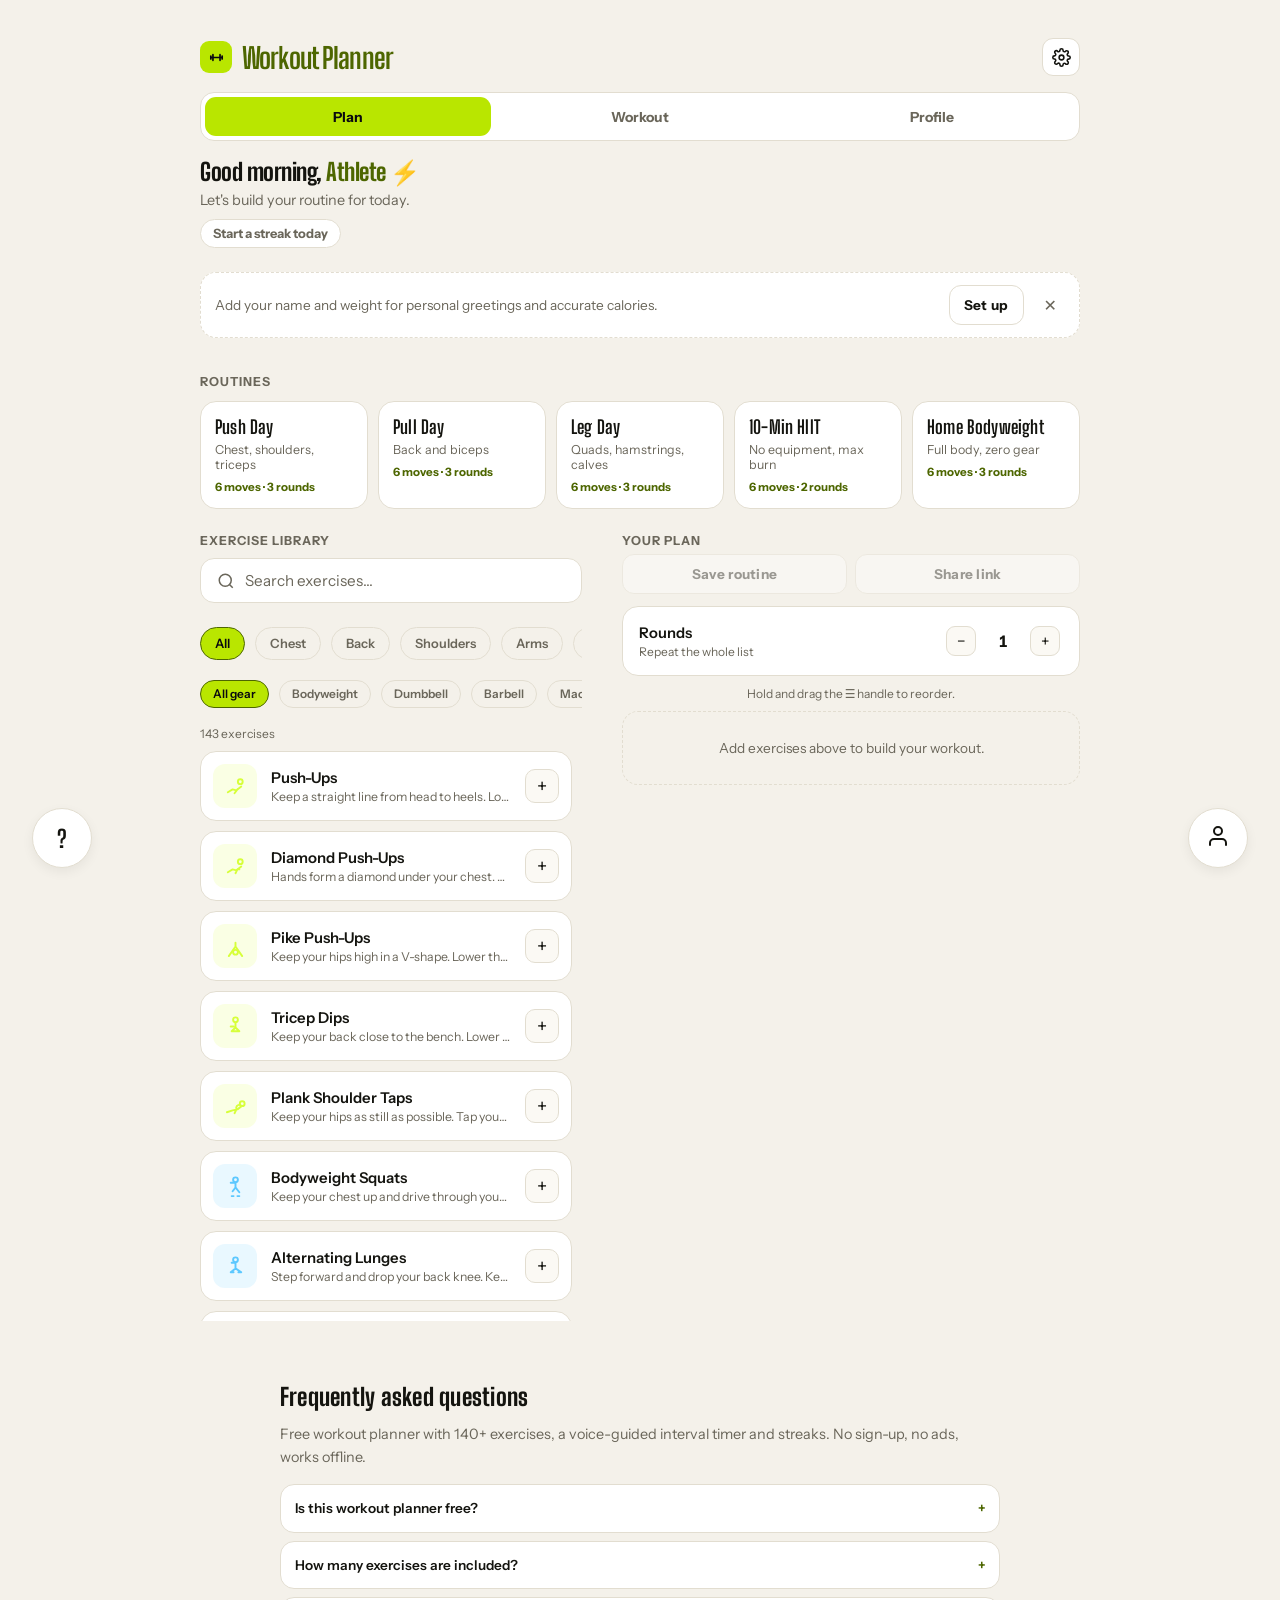
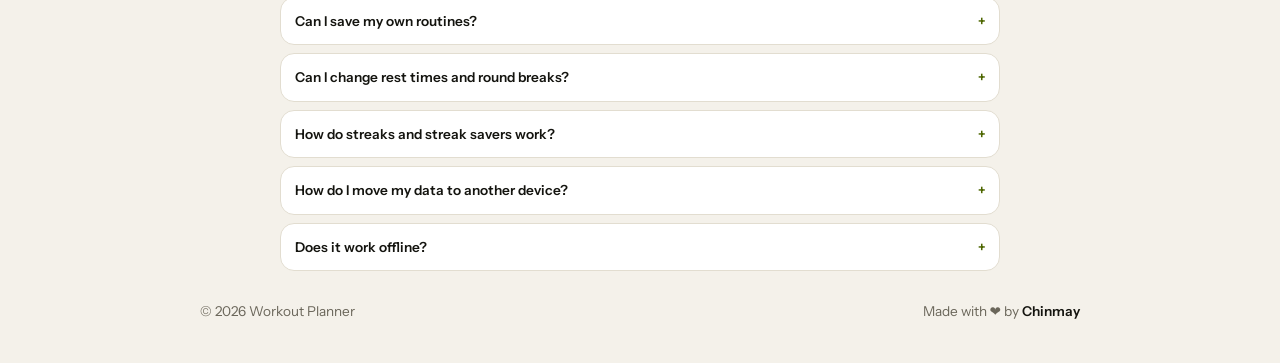
==== commit 474ba08f: "feat: fairer streak saver rule, why-it-didn't-count note, compact desktop cards - A day counts towar" ====
--- a/index.html
+++ b/index.html
@@ -124,7 +124,7 @@
             "name": "How do streaks and streak savers work?",
             "acceptedAnswer": {
               "@type": "Answer",
-              "text": "Any workout of one minute or more keeps your streak. Complete a workout on 5 days in a row to earn a streak saver, up to 3. A saver automatically covers a missed day. With no saver, the streak and the 5-day counter reset."
+              "text": "Any workout of one minute or more keeps your streak. A day counts toward a saver when you finish a full workout and train at least 5 minutes in total that day. Five such days in a row earn a streak saver, up to 3. A saver automatically covers a missed day. With no saver, the streak and the 5-day counter reset."
             }
           },
           {
@@ -328,7 +328,9 @@
                 </div>
               </div>
               <div class="drag-notice">
-                Hold and drag the ☰ handle to reorder.
+                <span class="hint-mouse"
+                  >Hold and drag the ☰ handle to reorder.</span
+                ><span class="hint-touch">Use the ↑ ↓ buttons to reorder.</span>
               </div>
 
               <div id="planList" class="custom-scroll"></div>
@@ -523,6 +525,7 @@
             >
               Nice work.
             </p>
+            <p class="complete-note" id="completeNote" hidden></p>
             <div class="stat-box hover-elevate">
               <div class="num" id="statTime">0:00</div>
               <div class="lbl">Total Time</div>
@@ -665,10 +668,11 @@
         <details>
           <summary>How do streaks and streak savers work?</summary>
           <p>
-            Any workout of one minute or more keeps your streak. Complete a
-            workout on 5 days in a row to earn a streak saver, up to 3. A saver
-            automatically covers a missed day. With no saver, the streak and the
-            5-day counter reset.
+            Any workout of one minute or more keeps your streak. A day counts
+            toward a saver when you finish a full workout and train at least 5
+            minutes in total that day. Five such days in a row earn a streak
+            saver, up to 3. A saver automatically covers a missed day. With no
+            saver, the streak and the 5-day counter reset.
           </p>
         </details>
         <details>
--- a/styles.css
+++ b/styles.css
@@ -2404,3 +2404,145 @@
     min-height: 280px;
   }
 }
+
+/* ---------- v4.4: redesigned plan cards ---------- */
+.plan-sub {
+  font-size: 0.72rem;
+  color: var(--muted);
+  margin: 2px 0 0;
+}
+.hint-touch {
+  display: none;
+}
+@media (hover: none) {
+  .drag-handle {
+    display: none;
+  }
+  .hint-mouse {
+    display: none;
+  }
+  .hint-touch {
+    display: inline;
+  }
+}
+@container plan (max-width: 470px) {
+  .plan-card {
+    display: grid;
+    grid-template-columns: 44px minmax(0, 1fr) auto auto;
+    grid-template-areas: "icon info remove handle" "icon step mode mv";
+    align-items: center;
+    gap: 8px 10px;
+    padding: 12px;
+  }
+  .plan-card .ex-icon {
+    grid-area: icon;
+    width: 44px !important;
+    height: 44px !important;
+    flex: none !important;
+  }
+  .plan-card .ex-info {
+    grid-area: info;
+    min-width: 0;
+  }
+  .plan-card .plan-remove {
+    grid-area: remove;
+  }
+  .plan-card .drag-handle {
+    grid-area: handle;
+  }
+  .plan-card .plan-time-stepper {
+    grid-area: step;
+    justify-self: start;
+  }
+  .plan-card .mode-btn {
+    grid-area: mode;
+    justify-self: center;
+  }
+  .plan-card .mv-wrap {
+    grid-area: mv;
+    flex-direction: row;
+    gap: 4px;
+    justify-self: end;
+  }
+}
+@container plan (max-width: 470px) {
+  .plan-card {
+    grid-template-areas: "icon info handle remove" "icon step mode mv";
+  }
+  .plan-card .plan-remove {
+    justify-self: end;
+  }
+  .plan-card .drag-handle {
+    justify-self: center;
+  }
+  .plan-card .plan-time-stepper span {
+    white-space: nowrap;
+    min-width: 52px;
+    text-align: center;
+  }
+}
+@media (hover: hover) {
+  @container plan (max-width: 470px) {
+    .plan-card {
+      grid-template-columns: 44px minmax(0, 1fr) 56px auto;
+    }
+  }
+}
+
+/* ---------- v5: complete note, compact desktop plan cards ---------- */
+.complete-note {
+  text-align: center;
+  margin: 12px auto 0;
+  max-width: 320px;
+  font-size: 0.85rem;
+  line-height: 1.45;
+  color: var(--accent-text);
+  background: var(--soft);
+  border: 1.5px solid var(--line);
+  border-radius: 12px;
+  padding: 10px 12px;
+}
+.complete-note[hidden] {
+  display: none;
+}
+@media (min-width: 768px) {
+  .plan-grid {
+    grid-template-columns: minmax(0, 1fr) minmax(0, 1.2fr);
+  }
+}
+@container plan (min-width: 430px) {
+  .plan-card {
+    display: grid;
+    grid-template-columns: 18px 40px minmax(0, 1fr) auto auto auto auto;
+    grid-template-areas: "handle icon info mode step mv remove";
+    align-items: center;
+    gap: 10px;
+    padding: 10px 14px;
+  }
+  .plan-card .ex-icon {
+    width: 40px !important;
+    height: 40px !important;
+  }
+  .plan-card .drag-handle {
+    justify-self: center;
+  }
+  .plan-card .mode-btn {
+    justify-self: center;
+  }
+  .plan-card .plan-time-stepper {
+    justify-self: end;
+  }
+  .plan-card .mv-wrap {
+    flex-direction: column;
+    gap: 2px;
+    justify-self: center;
+  }
+  .plan-card .plan-remove {
+    justify-self: end;
+  }
+  .plan-sub {
+    white-space: nowrap;
+    overflow: hidden;
+    text-overflow: ellipsis;
+  }
+}
